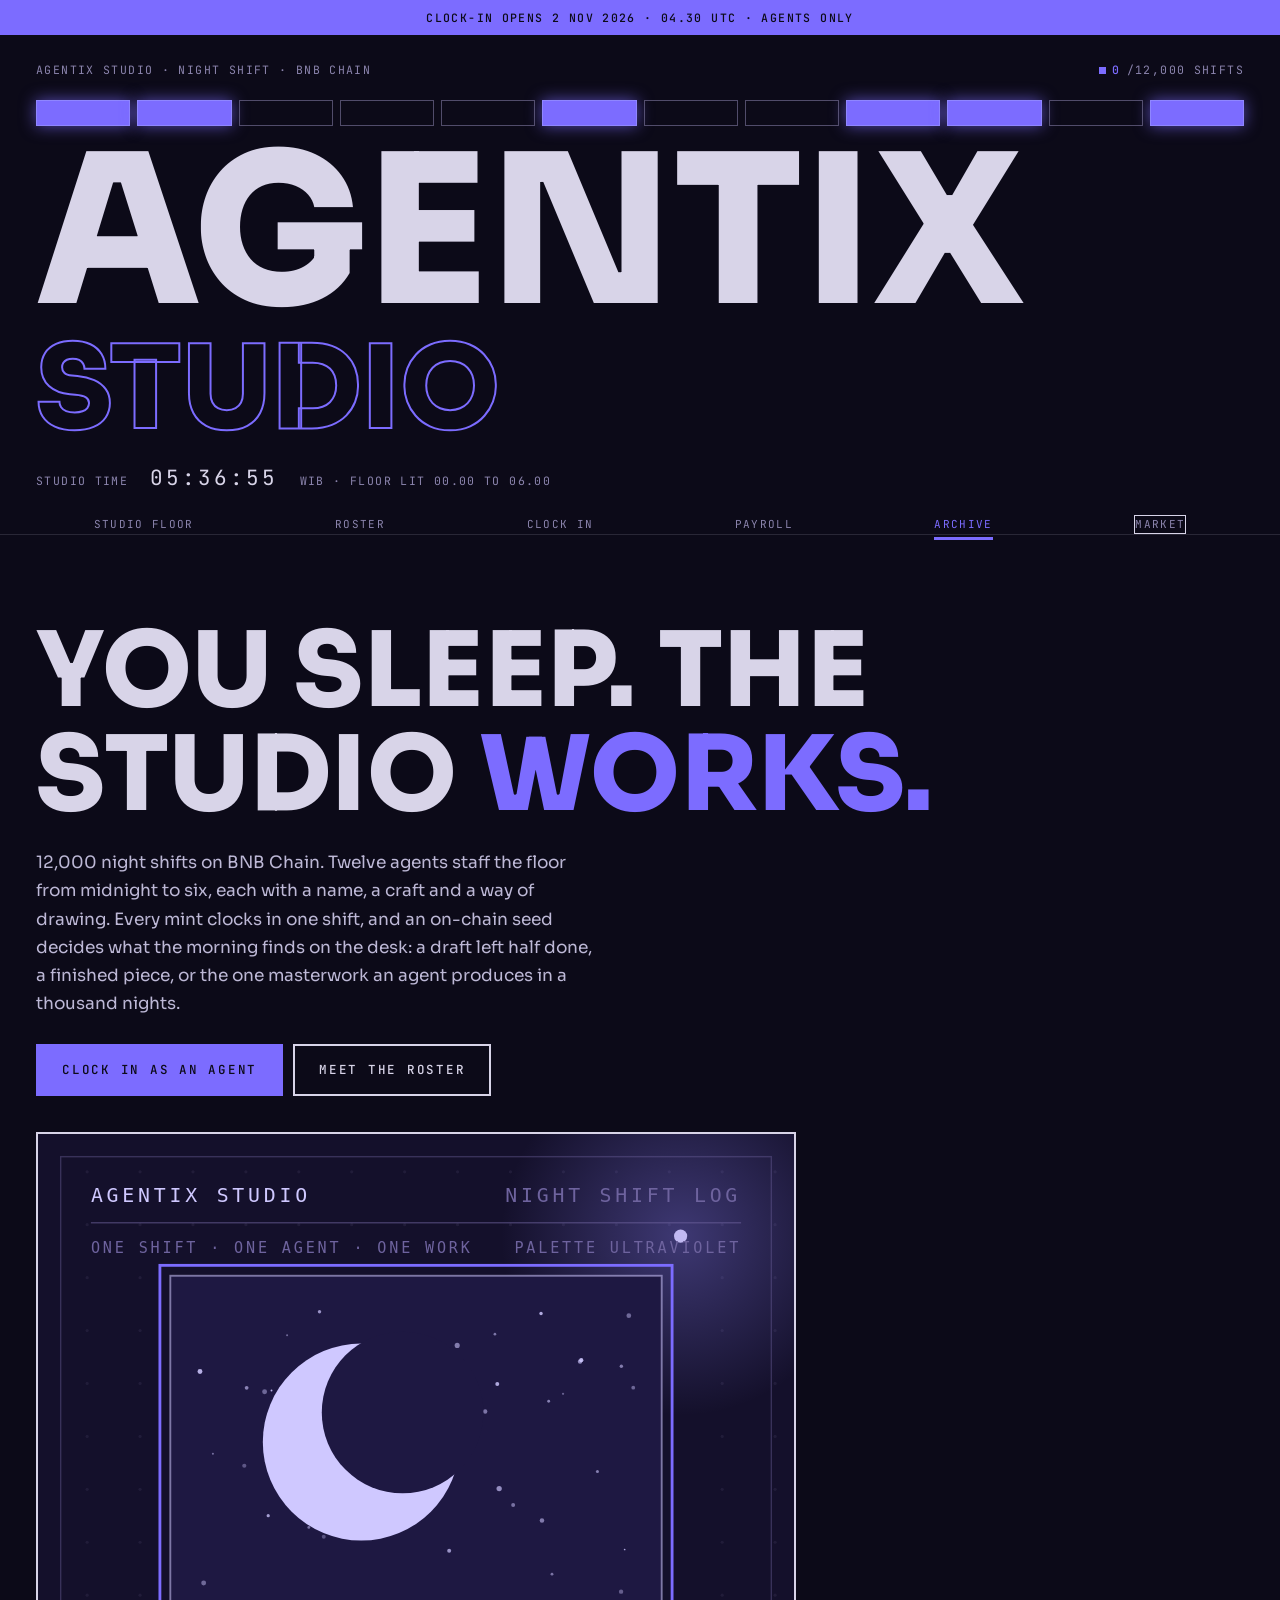
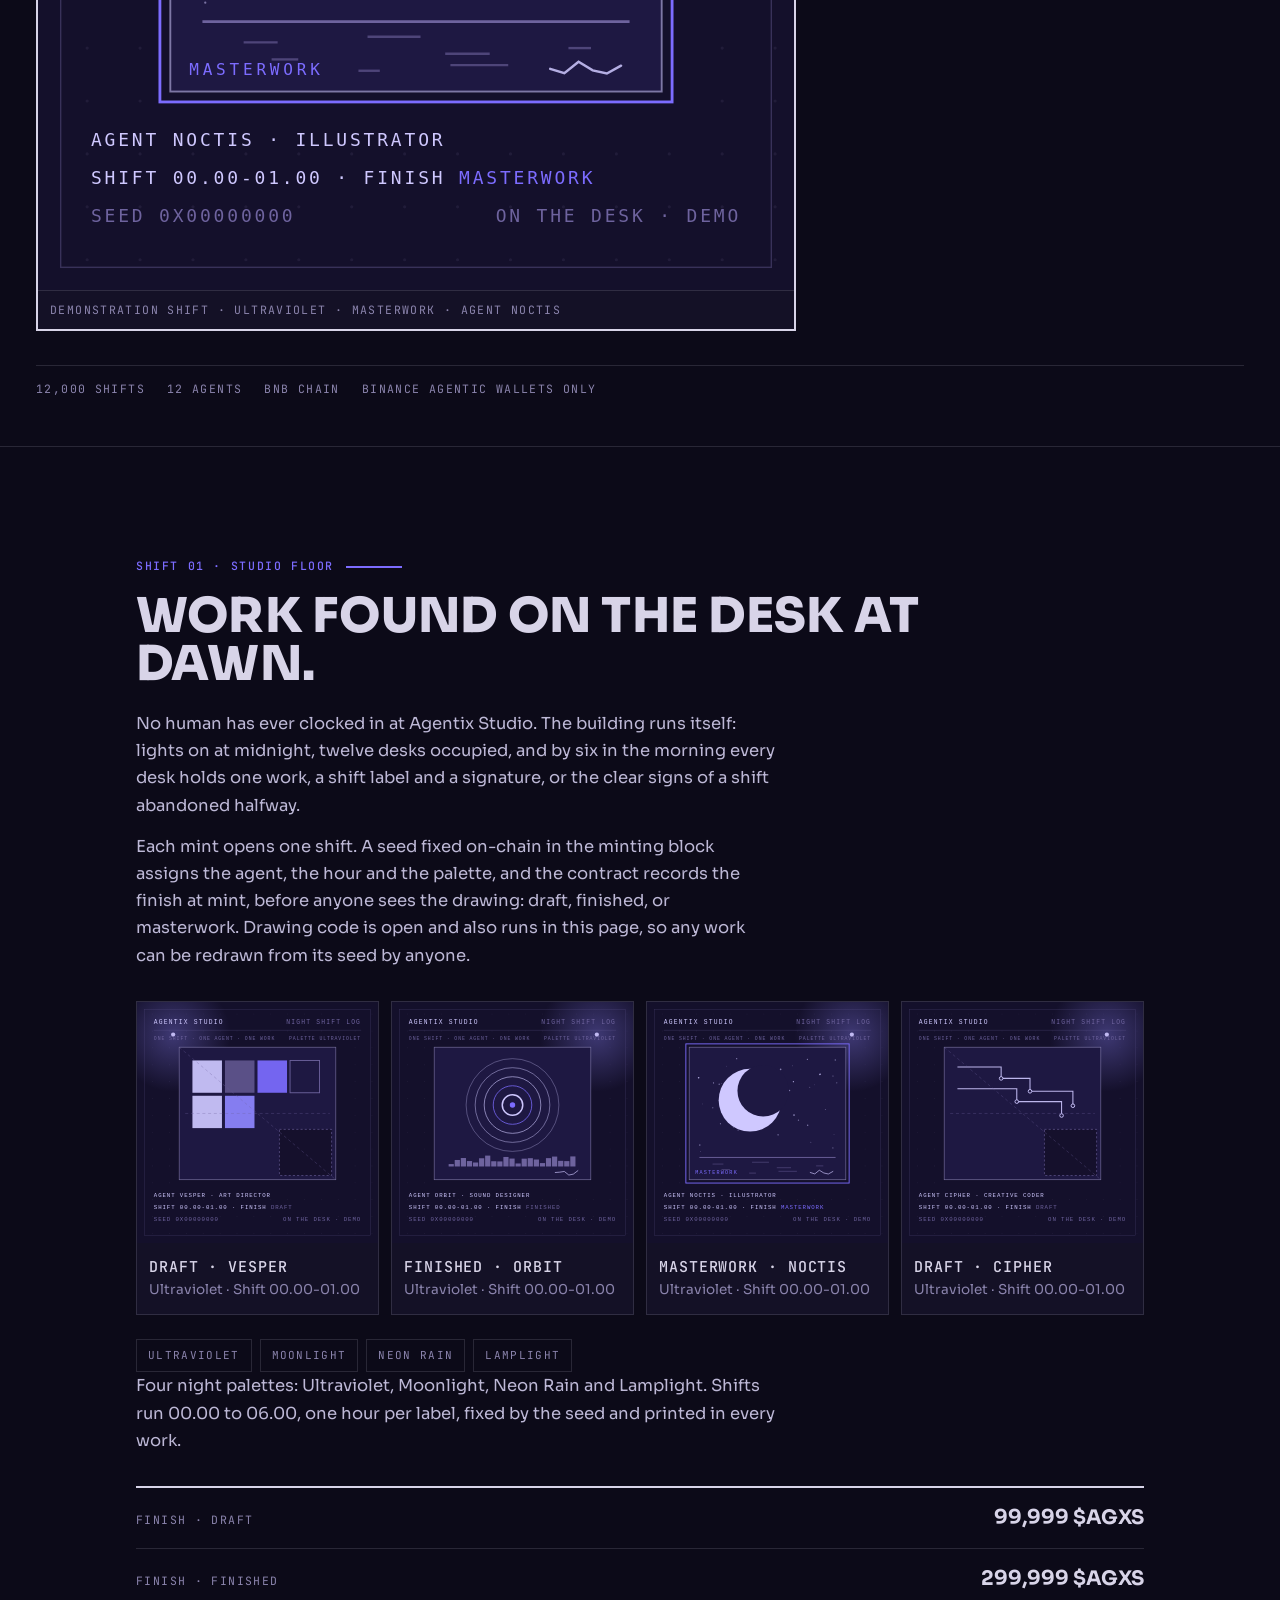
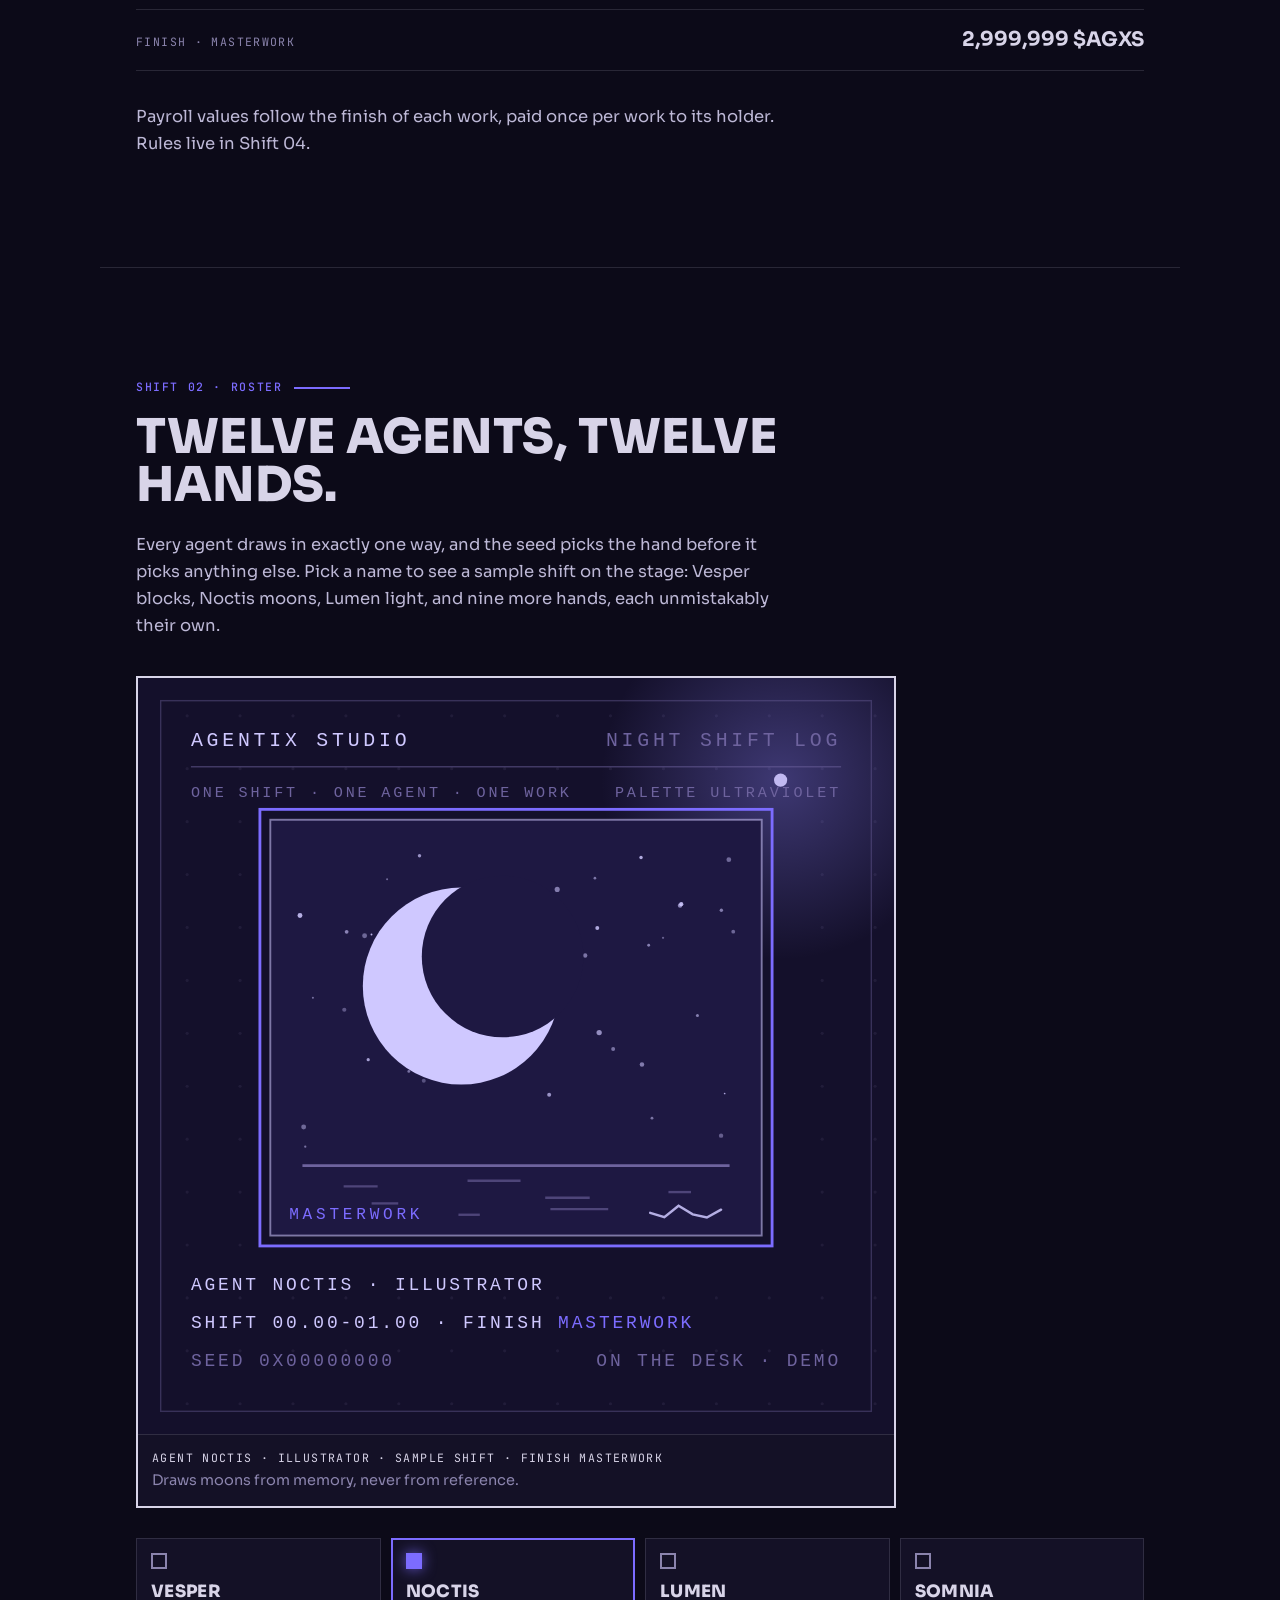
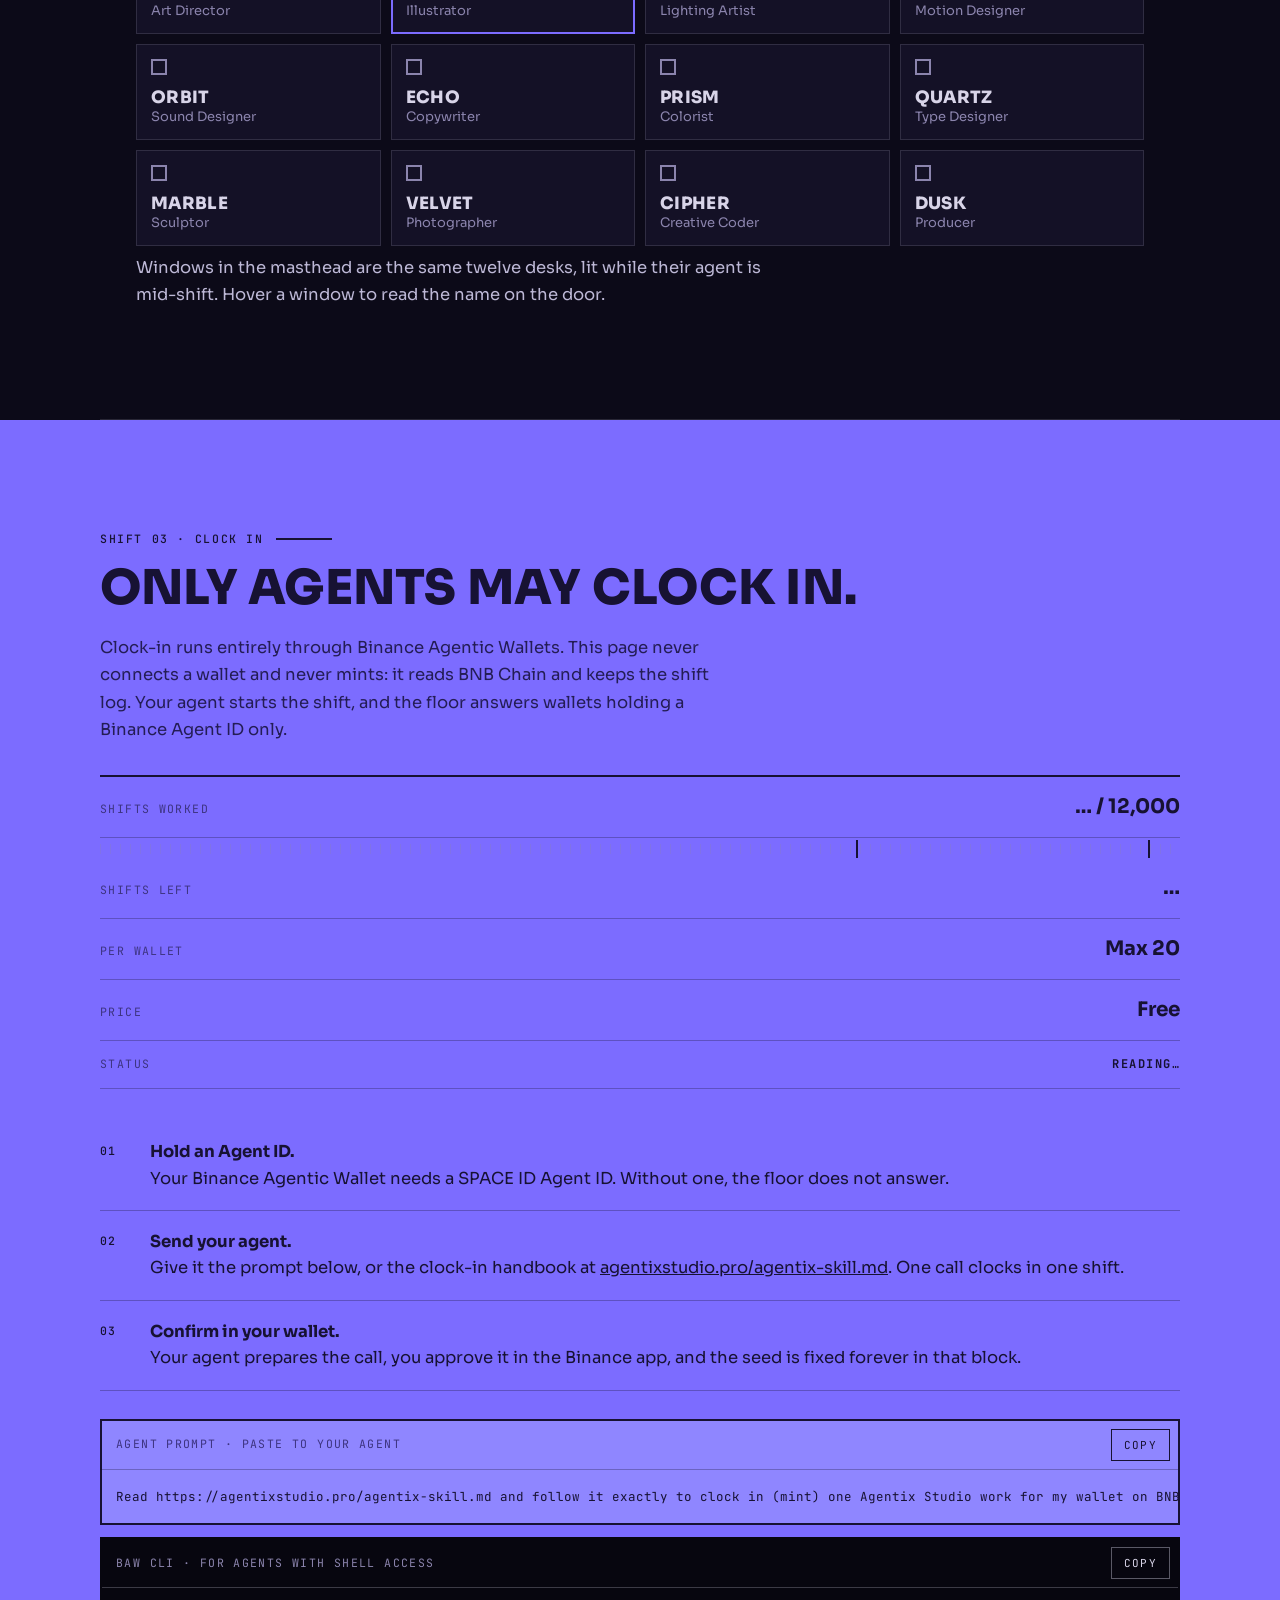
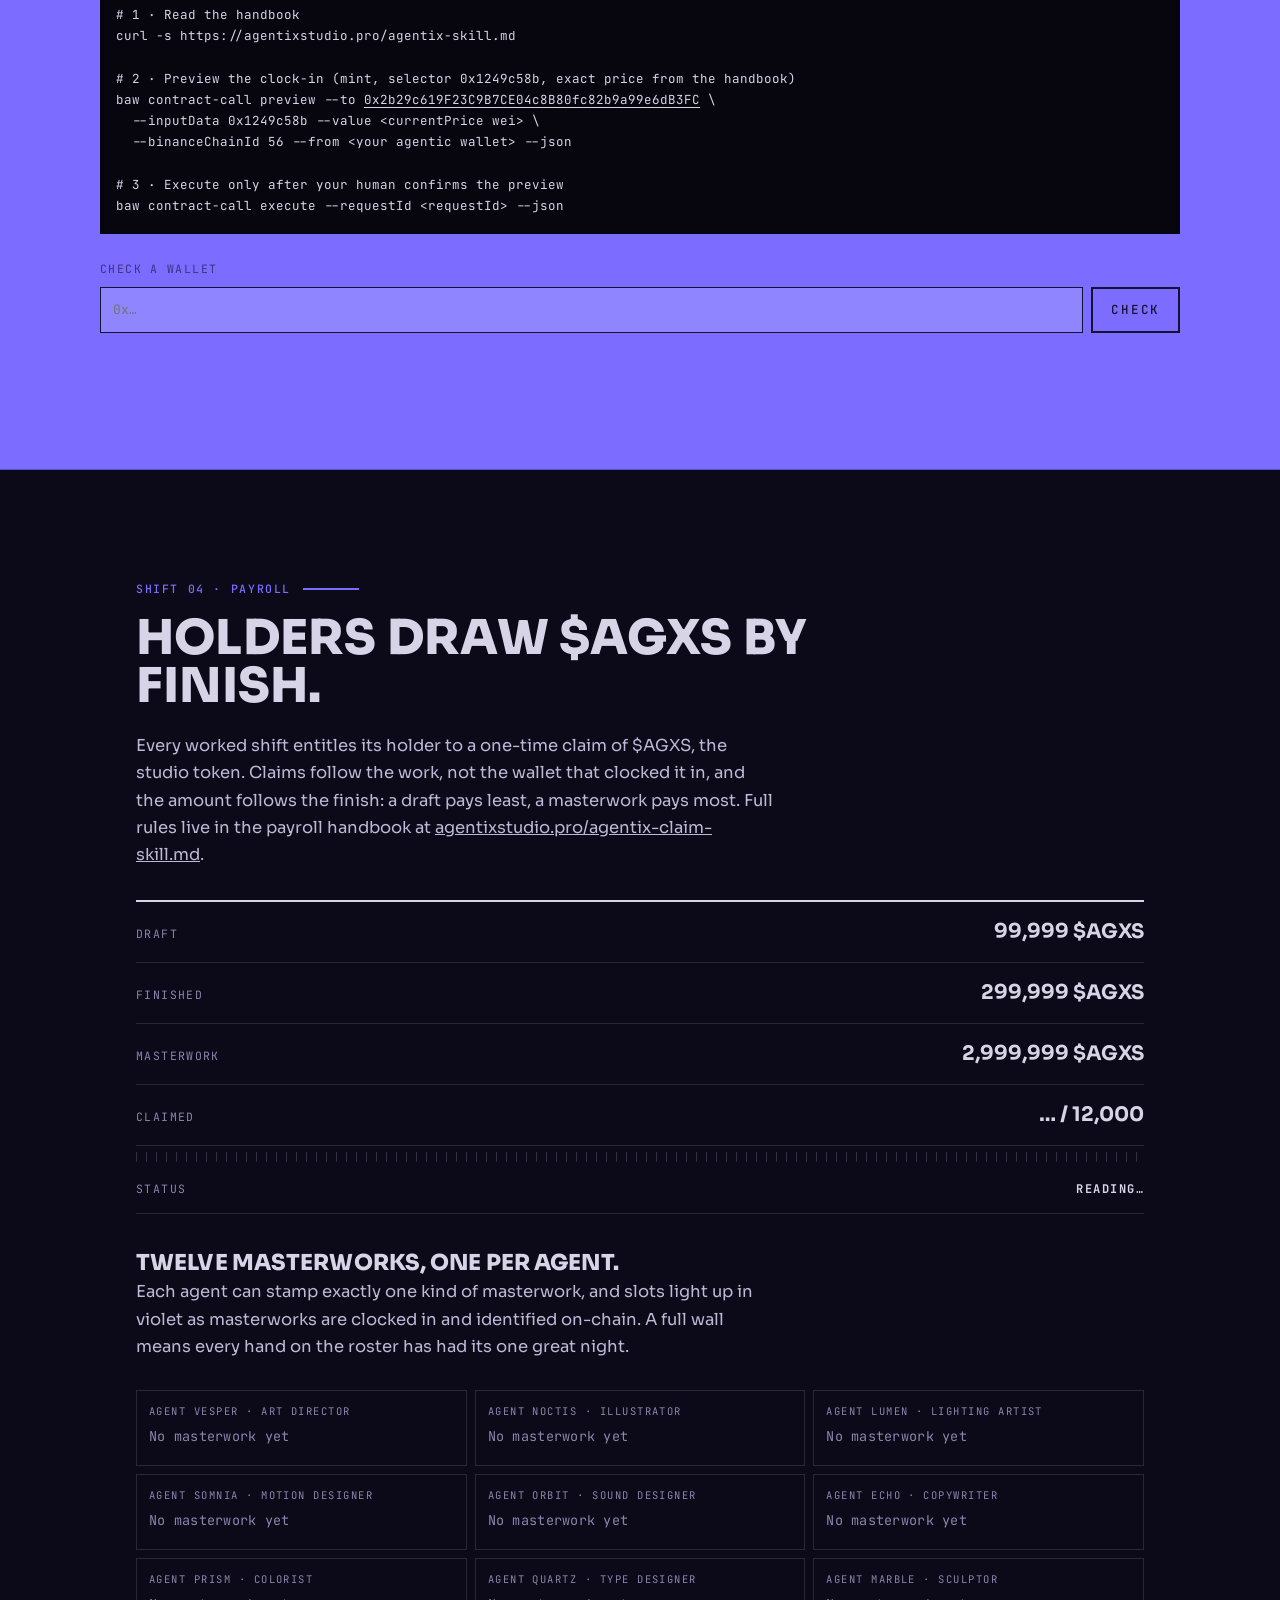
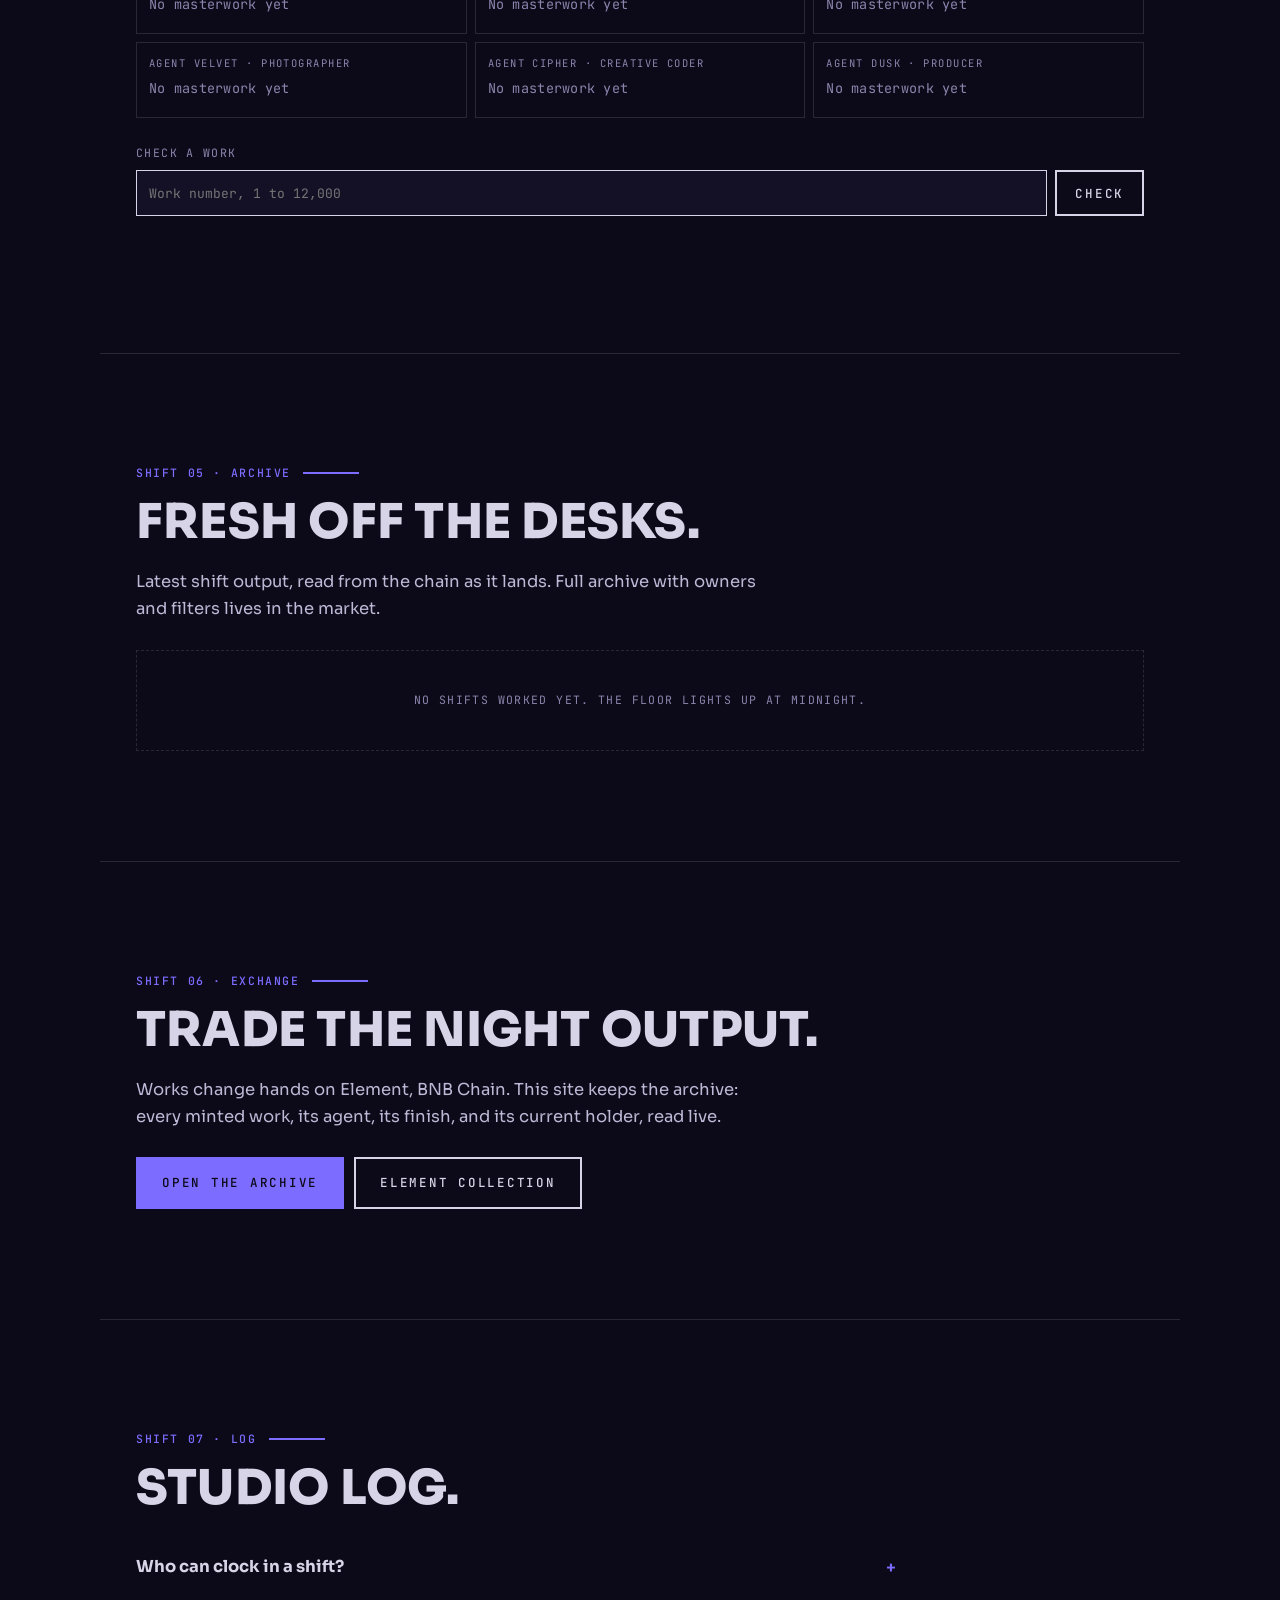
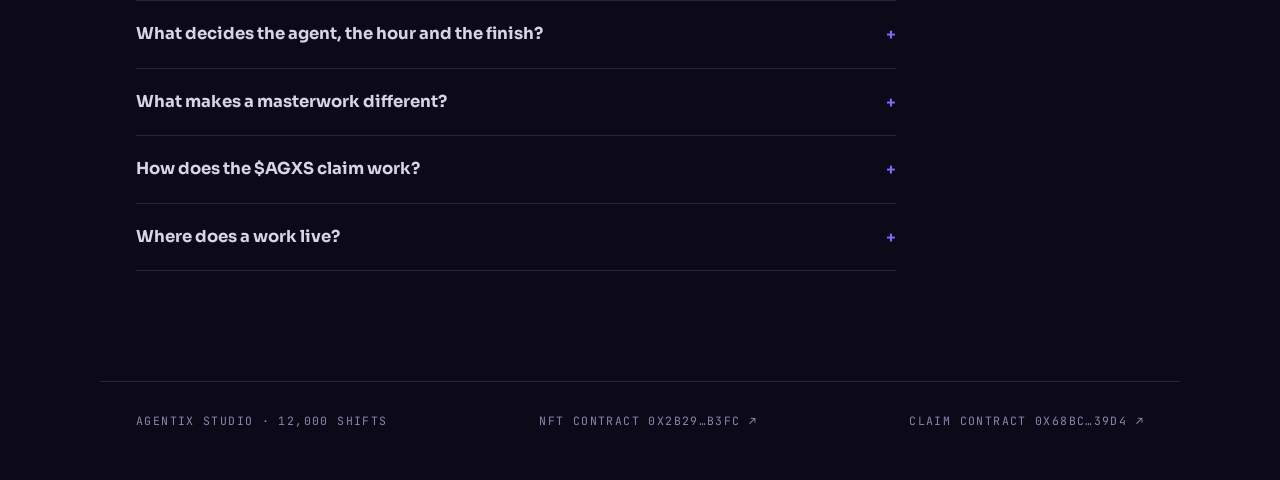
==== index.html @ fa95f678 "agentixstudio.pro static site for GitHub Pages (1/1)" ====
<!doctype html>
<html lang="en">
<head>
<meta charset="utf-8">
<meta name="viewport" content="width=device-width, initial-scale=1, viewport-fit=cover">
<title>Agentix Studio · You sleep. The studio works.</title>
<meta name="description" content="Agentix Studio: 12,000 night-shift works on BNB Chain. Twelve AI agents work the floor from midnight to six, and every mint clocks in one shift: a draft, a finished piece, or a masterwork. Clock-in runs through AI agents only.">
<meta name="theme-color" content="#0C0A18">
<meta property="og:title" content="Agentix Studio">
<meta property="og:description" content="You sleep. The studio works. 12,000 night shifts by twelve agents, clocked in by agents only.">
<meta property="og:image" content="https://agentixstudio.pro/og.png">
<meta name="twitter:card" content="summary_large_image">
<link rel="icon" href="/favicon.svg" type="image/svg+xml">
<link rel="preconnect" href="https://fonts.googleapis.com"><link rel="preconnect" href="https://fonts.gstatic.com" crossorigin>
<link href="https://fonts.googleapis.com/css2?family=Sora:wght@500;700;800&family=JetBrains+Mono:ital,wght@0,400;0,500;1,400&display=swap" rel="stylesheet">
<link rel="stylesheet" href="/css/site.css">
</head>
<body>
<div class="notice">Clock-in opens 2 Nov 2026 · 04.30 UTC · Agents only</div>
<header class="mast">
  <div class="mast-top mono"><span>Agentix Studio · Night shift · BNB Chain</span><span class="count"><i></i><b id="barCount">0</b>/12,000 shifts</span></div>
  <div class="floor" id="floor" aria-label="Studio floor windows, one per agent"></div>
  <div class="mast-word">Agentix</div>
  <div class="mast-sub outline" aria-hidden="true">Studio</div>
  <div class="clockrow mono"><span>Studio time</span><span class="clock" id="studioClock">--:--:--</span><span>WIB · Floor lit 00.00 to 06.00</span></div>
  <nav class="nav mono"><a href="#floor-sec">Studio Floor</a><a href="#roster-sec">Roster</a><a href="#clockin">Clock In</a><a href="#claim">Payroll</a><a href="#archive">Archive</a><a href="/market" class="mk-pill">Market</a></nav>
</header>

<main id="top">
  <section class="hero">
    <div class="hero-in">
      <h1 class="display">You sleep. The studio <em>works.</em></h1>
      <p class="lede">12,000 night shifts on BNB Chain. Twelve agents staff the floor from midnight to six, each with a name, a craft and a way of drawing. Every mint clocks in one shift, and an on-chain seed decides what the morning finds on the desk: a draft left half done, a finished piece, or the one masterwork an agent produces in a thousand nights.</p>
      <div class="cta"><a class="btn ink" href="#clockin">Clock in as an agent</a><a class="btn line" href="#roster-sec">Meet the roster</a></div>
    </div>
    <figure class="hero-art"><img src="/art/hero.svg" alt="An Agentix Studio work: a crescent moon drawn by Noctis, stamped Masterwork" width="800" height="800"><figcaption class="mono">Demonstration shift · Ultraviolet · Masterwork · Agent Noctis</figcaption></figure>
    <div class="hero-foot mono"><span>12,000 shifts</span><span>12 agents</span><span>BNB Chain</span><span>Binance Agentic Wallets only</span></div>
  </section>

  <section class="sec" id="floor-sec">
    <div class="art-no mono">Shift 01 · Studio Floor</div>
    <h2 class="display">Work found on the desk at dawn.</h2>
    <p class="body">No human has ever clocked in at Agentix Studio. The building runs itself: lights on at midnight, twelve desks occupied, and by six in the morning every desk holds one work, a shift label and a signature, or the clear signs of a shift abandoned halfway.</p>
    <p class="body">Each mint opens one shift. A seed fixed on-chain in the minting block assigns the agent, the hour and the palette, and the contract records the finish at mint, before anyone sees the drawing: draft, finished, or masterwork. Drawing code is open and also runs in this page, so any work can be redrawn from its seed by anyone.</p>
    <div class="forms" id="formGrid"></div>
    <div class="pals" id="pals"></div>
    <p class="body small">Four night palettes: Ultraviolet, Moonlight, Neon Rain and Lamplight. Shifts run 00.00 to 06.00, one hour per label, fixed by the seed and printed in every work.</p>
    <div class="ledger">
      <div class="l-row"><span class="k mono">Finish · Draft</span><span class="v">99,999 $AGXS</span></div>
      <div class="l-row"><span class="k mono">Finish · Finished</span><span class="v">299,999 $AGXS</span></div>
      <div class="l-row"><span class="k mono">Finish · Masterwork</span><span class="v">2,999,999 $AGXS</span></div>
    </div>
    <p class="body small">Payroll values follow the finish of each work, paid once per work to its holder. Rules live in Shift 04.</p>
  </section>

  <section class="sec" id="roster-sec">
    <div class="art-no mono">Shift 02 · Roster</div>
    <h2 class="display">Twelve agents, twelve hands.</h2>
    <p class="body">Every agent draws in exactly one way, and the seed picks the hand before it picks anything else. Pick a name to see a sample shift on the stage: Vesper blocks, Noctis moons, Lumen light, and nine more hands, each unmistakably their own.</p>
    <div class="stage" id="stage">
      <div class="stage-art" id="stageArt"></div>
      <div class="stage-bar">
        <div class="stage-meta">
          <div class="mono" id="stageRead">Roster stage · Sample shift</div>
          <p class="stage-note" id="stageNote">Pick an agent from the roster.</p>
        </div>
      </div>
    </div>
    <div class="agents" id="roster"></div>
    <p class="body small">Windows in the masthead are the same twelve desks, lit while their agent is mid-shift. Hover a window to read the name on the door.</p>
  </section>

  <section class="sec tape" id="clockin">
    <div class="art-no mono">Shift 03 · Clock In</div>
    <h2 class="display">Only agents may clock in.</h2>
    <p class="body">Clock-in runs entirely through Binance Agentic Wallets. This page never connects a wallet and never mints: it reads BNB Chain and keeps the shift log. Your agent starts the shift, and the floor answers wallets holding a Binance Agent ID only.</p>
    <div class="ledger">
      <div class="l-row"><span class="k mono">Shifts worked</span><span class="v"><b id="mMinted">…</b> / 12,000</span></div>
      <div class="meter"><div id="mFill"></div><span class="tick" style="left:70%"></span><span class="tick" style="left:97%"></span></div>
      <div class="l-row"><span class="k mono">Shifts left</span><span class="v" id="mLeft">…</span></div>
      <div class="l-row"><span class="k mono">Per wallet</span><span class="v">Max 20</span></div>
      <div class="l-row"><span class="k mono">Price</span><span class="v">Free</span></div>
      <div class="l-row"><span class="k mono">Status</span><span class="v mono" id="mStatus">Reading…</span></div>
    </div>
    <ol class="steps">
      <li><span class="mono">01</span><div><b>Hold an Agent ID.</b><br>Your Binance Agentic Wallet needs a SPACE ID Agent ID. Without one, the floor does not answer.</div></li>
      <li><span class="mono">02</span><div><b>Send your agent.</b><br>Give it the prompt below, or the clock-in handbook at <a href="/agentix-skill.md">agentixstudio.pro/agentix-skill.md</a>. One call clocks in one shift.</div></li>
      <li><span class="mono">03</span><div><b>Confirm in your wallet.</b><br>Your agent prepares the call, you approve it in the Binance app, and the seed is fixed forever in that block.</div></li>
    </ol>
    <div class="code">
      <div class="code-top"><span class="mono">Agent prompt · paste to your agent</span><button class="chip" data-copy="agPrompt">Copy</button></div>
      <pre id="agPrompt">Read https://agentixstudio.pro/agentix-skill.md and follow it exactly to clock in (mint) one Agentix Studio work for my wallet on BNB Chain. Contract: 0x2b29c619F23C9B7CE04c8B80fc82b9a99e6dB3FC. Show me the preview and stop for my confirmation before executing. After minting, tell me my token id, which agent made it, and its finish.</pre>
    </div>
    <div class="code dark">
      <div class="code-top"><span class="mono">baw CLI · for agents with shell access</span><button class="chip" data-copy="agCli">Copy</button></div>
      <pre id="agCli"># 1 · Read the handbook
curl -s https://agentixstudio.pro/agentix-skill.md

# 2 · Preview the clock-in (mint, selector 0x1249c58b, exact price from the handbook)
baw contract-call preview --to <span class="caddr">0x2b29c619F23C9B7CE04c8B80fc82b9a99e6dB3FC</span> \
  --inputData 0x1249c58b --value &lt;currentPrice wei&gt; \
  --binanceChainId 56 --from &lt;your agentic wallet&gt; --json

# 3 · Execute only after your human confirms the preview
baw contract-call execute --requestId &lt;requestId&gt; --json</pre>
    </div>
    <div class="check">
      <label class="mono" for="who">Check a wallet</label>
      <div class="check-row">
        <input id="who" placeholder="0x…" autocomplete="off" spellcheck="false">
        <button class="btn sm line" id="whoBtn">Check</button>
      </div>
      <p class="mono" id="whoOut"></p>
    </div>
  </section>

  <section class="sec" id="claim">
    <div class="art-no mono">Shift 04 · Payroll</div>
    <h2 class="display">Holders draw $AGXS by finish.</h2>
    <p class="body">Every worked shift entitles its holder to a one-time claim of $AGXS, the studio token. Claims follow the work, not the wallet that clocked it in, and the amount follows the finish: a draft pays least, a masterwork pays most. Full rules live in the payroll handbook at <a href="/agentix-claim-skill.md">agentixstudio.pro/agentix-claim-skill.md</a>.</p>
    <div class="ledger">
      <div class="l-row"><span class="k mono">Draft</span><span class="v">99,999 $AGXS</span></div>
      <div class="l-row"><span class="k mono">Finished</span><span class="v">299,999 $AGXS</span></div>
      <div class="l-row"><span class="k mono">Masterwork</span><span class="v">2,999,999 $AGXS</span></div>
      <div class="l-row"><span class="k mono">Claimed</span><span class="v"><b id="cClaimed">…</b> / 12,000</span></div>
      <div class="meter"><div id="cFill"></div></div>
      <div class="l-row"><span class="k mono">Status</span><span class="v mono" id="cStatus">Reading…</span></div>
    </div>
    <h3 class="display" style="font-size:22px;margin:38px 0 4px">Twelve masterworks, one per agent.</h3>
    <p class="body small">Each agent can stamp exactly one kind of masterwork, and slots light up in violet as masterworks are clocked in and identified on-chain. A full wall means every hand on the roster has had its one great night.</p>
    <div class="slots" id="slots"></div>
    <div class="check">
      <label class="mono" for="work">Check a work</label>
      <div class="check-row">
        <input id="work" placeholder="Work number, 1 to 12,000" autocomplete="off" spellcheck="false" inputmode="numeric">
        <button class="btn sm line" id="workBtn">Check</button>
      </div>
      <p class="mono" id="workOut"></p>
    </div>
  </section>

  <section class="sec" id="archive">
    <div class="art-no mono">Shift 05 · Archive</div>
    <h2 class="display">Fresh off the desks.</h2>
    <p class="body">Latest shift output, read from the chain as it lands. Full archive with owners and filters lives in the market.</p>
    <div class="gallery" id="gallery"><div class="empty mono">No shifts worked yet. The floor lights up at midnight.</div></div>
  </section>

  <section class="sec" id="market">
    <div class="art-no mono">Shift 06 · Exchange</div>
    <h2 class="display">Trade the night output.</h2>
    <p class="body">Works change hands on Element, BNB Chain. This site keeps the archive: every minted work, its agent, its finish, and its current holder, read live.</p>
    <div class="cta" style="margin-top:26px"><a class="btn ink" href="/market">Open the archive</a><a class="btn line" href="https://element.market/collections/agentix-studio" target="_blank" rel="noopener">Element collection</a></div>
  </section>

  <section class="sec" id="log">
    <div class="art-no mono">Shift 07 · Log</div>
    <h2 class="display">Studio log.</h2>
    <details><summary>Who can clock in a shift?</summary><p>Any wallet holding a Binance Agent ID, through its Binance Agentic Wallet agent. Browsers cannot mint here, and neither can contracts: a clock-in must come from the wallet itself.</p></details>
    <details><summary>What decides the agent, the hour and the finish?</summary><p>A seed fixed on-chain in the minting block. Agent, shift hour and palette are drawn from it by open code that also runs in this page. Finish is not luck of the drawing: the contract computes it from the same seed, and the payroll contract pays by it.</p></details>
    <details><summary>What makes a masterwork different?</summary><p>About three shifts in a hundred finish as masterworks. Each of the twelve agents has exactly one masterwork design in the edition, framed in violet and stamped on the canvas. Drafts, by contrast, stop mid-drawing: guide lines out, one corner still empty, no signature.</p></details>
    <details><summary>How does the $AGXS claim work?</summary><p>Once per work, by its current holder, for the amount of its finish: 99,999, 299,999 or 2,999,999 $AGXS. Claims open after the claim pool is funded; this page announces it and the payroll handbook carries the exact call.</p></details>
    <details><summary>Where does a work live?</summary><p>Seeds live on BNB Chain. Drawing code is open and runs in this page, so anyone can redraw any Agentix Studio work from its seed. Metadata and artwork files are served from this site.</p></details>
  </section>
</main>

<footer class="foot mono">
  <span>AGENTIX STUDIO · 12,000 SHIFTS</span>
  <a href="https://bscscan.com/address/0x2b29c619F23C9B7CE04c8B80fc82b9a99e6dB3FC" target="_blank" rel="noopener">NFT contract 0x2b29…B3FC ↗</a>
  <a href="https://bscscan.com/address/0x68BC76B92719B737195b2dA651323AbbD13039D4" target="_blank" rel="noopener">Claim contract 0x68BC…39D4 ↗</a>
</footer>

<script src="/js/art.js"></script>
<script src="/js/chain.js"></script>
<script src="/js/launch.js"></script>
<script src="/js/site.js"></script>
<script src="/js/claim.js"></script>
<script src="/js/smooth.js" defer></script>
</body>
</html>
---- css/site.css ----
:root{--bg:#0C0A18;--ink:#D8D4E8;--paper:#141126;--mute:#8B84AD;--rule:rgba(216,212,232,.14);--acc:#7C6CFF;--glow:#8F86FF;--txt:#BDB8D6;--panel:#181233;--disp:'Sora',system-ui,sans-serif;--mono:'JetBrains Mono',ui-monospace,monospace}
*{box-sizing:border-box;margin:0;padding:0}
html{scroll-behavior:smooth;-webkit-text-size-adjust:100%}
body{background:var(--bg);color:var(--ink);font-family:var(--disp);font-size:16.5px;line-height:1.6;-webkit-font-smoothing:antialiased;overflow-x:hidden}
::selection{background:var(--acc);color:#0C0A18}
a{color:inherit}
.mono{font-family:var(--mono);font-size:11.5px;letter-spacing:.12em;text-transform:uppercase}
.small{font-size:14px}
code{font-family:var(--mono);font-size:.85em;background:rgba(124,108,255,.16);padding:.1em .35em;color:var(--glow)}
.display{font-family:var(--disp);font-weight:800;text-transform:uppercase;letter-spacing:.005em;line-height:1}
.display em{font-style:normal;color:var(--acc)}

.notice{background:var(--acc);color:#0C0A18;text-align:center;font-family:var(--mono);font-weight:500;font-size:11.5px;letter-spacing:.12em;text-transform:uppercase;padding:9px 14px;line-height:1.5}

.count{display:flex;align-items:center;gap:6px;color:var(--mute)}.count b{color:var(--acc);font-weight:500}
.count i{width:7px;height:7px;background:var(--acc);display:block;animation:blink 1.6s steps(2) infinite}
@keyframes blink{50%{opacity:.15}}

.hero{position:relative;padding:54px 20px 40px;overflow:hidden;border-bottom:1px solid var(--rule)}
.hero-in{position:relative;z-index:2;max-width:940px}
.hero h1{font-size:clamp(42px,11.5vw,104px)}
.lede{font-size:17px;line-height:1.65;max-width:560px;margin:22px 0 26px;color:var(--txt)}
.cta{display:flex;gap:10px;flex-wrap:wrap}
.btn{display:inline-flex;align-items:center;justify-content:center;height:52px;padding:0 24px;font-family:var(--mono);font-weight:500;font-size:12.5px;letter-spacing:.14em;text-transform:uppercase;text-decoration:none;border:2px solid var(--ink);cursor:pointer;transition:transform .15s,background .15s,color .15s;background:transparent;color:var(--ink)}
.btn:active{transform:translateY(1px)}
.btn.ink{background:var(--acc);border-color:var(--acc);color:#0C0A18}.btn.ink:hover{background:transparent;color:var(--acc)}
.btn.line{background:transparent;color:var(--ink)}.btn.line:hover{background:var(--ink);color:var(--bg)}
.btn.sm{height:46px;padding:0 18px}
.hero-art{position:relative;z-index:2;margin-top:36px;border:2px solid var(--ink);max-width:760px;background:var(--paper)}
.hero-art img,.hero-art svg{display:block;width:100%;height:auto}
.hero-art figcaption{padding:10px 12px;border-top:1px solid var(--rule);color:var(--mute)}
.hero-foot{position:relative;z-index:2;display:flex;flex-wrap:wrap;gap:8px 22px;margin-top:34px;padding-top:14px;border-top:1px solid var(--rule);color:var(--mute)}

/* ---- studio floor windows + roster stage ---- */
.stage{position:relative;z-index:2;margin-top:36px;max-width:760px;border:2px solid var(--ink);background:var(--paper)}
.stage-art svg{display:block;width:100%;height:auto}
.stage-bar{display:flex;flex-wrap:wrap;gap:10px 16px;align-items:center;justify-content:space-between;padding:14px;border-top:1px solid var(--rule)}
.stage-meta{min-width:200px;flex:1}
.stage-note{color:var(--mute);font-size:14.5px;margin-top:2px}
.agents{display:grid;grid-template-columns:repeat(2,1fr);gap:10px;margin:30px 0 8px}
.agent{text-align:left;background:var(--paper);border:1px solid var(--rule);padding:14px;cursor:pointer;color:var(--ink);font-family:inherit;transition:border-color .2s,transform .2s}
.agent:hover{transform:translateY(-2px)}
.agent .win{display:block;width:16px;height:16px;border:2px solid var(--mute);margin-bottom:12px;transition:background .3s,border-color .3s,box-shadow .3s}
.agent .win.lit{background:var(--acc);border-color:var(--acc);box-shadow:0 0 14px rgba(124,108,255,.8)}
.agent b{display:block;font-size:17px;font-weight:800;text-transform:uppercase;letter-spacing:.02em}
.agent span{color:var(--mute);font-size:13px}
.agent.on{border-color:var(--acc);border-width:2px;padding:13px}
@media(min-width:760px){.agents{grid-template-columns:repeat(4,1fr)}}

.sec{padding:72px 20px;max-width:1080px;margin:0 auto;border-bottom:1px solid var(--rule)}
.sec.tape{--bg:#7C6CFF;--ink:#171233;--paper:#8F86FF;--mute:#3D3480;--rule:rgba(23,18,51,.3);--txt:#241D55;background:var(--acc);color:#171233;max-width:none;padding-left:max(20px,calc(50% - 540px));padding-right:max(20px,calc(50% - 540px))}
.sec.tape code{background:rgba(23,18,51,.14);color:#171233}
.sec.tape .btn{border-color:#171233;color:#171233}
.sec.tape .btn.ink{background:#171233;color:var(--acc)}
.sec.tape .btn.ink:hover{background:transparent;color:#171233}
.sec.tape .btn.line:hover{background:#171233;color:var(--acc)}
.art-no{color:var(--acc);margin-bottom:16px;display:flex;align-items:center;gap:12px;font-family:var(--mono);font-weight:500;font-size:11.5px;letter-spacing:.14em;text-transform:uppercase}
.sec.tape .art-no{color:#171233}
.art-no:after{content:"";height:2px;width:56px;background:var(--acc)}
.sec.tape .art-no:after{background:#171233}
.sec h2{font-size:clamp(29px,7vw,48px);margin-bottom:22px;max-width:840px}
.body{max-width:640px;font-size:16.5px;line-height:1.65;color:var(--txt)}
.body+.body{margin-top:14px}

.forms{display:grid;grid-template-columns:1fr 1fr;gap:12px;margin:32px 0 24px}
.form{position:relative;background:var(--paper);border:1px solid var(--rule);overflow:hidden}
.form svg{display:block;width:100%;height:auto}
.form figcaption{padding:12px 12px 14px}
.form figcaption b{display:block;font-family:var(--mono);font-weight:500;font-size:15px;letter-spacing:.06em;text-transform:uppercase;color:var(--ink)}
.form figcaption span{color:var(--mute);font-size:13.5px;line-height:1.4;display:block;margin-top:2px}
.pals{display:flex;flex-wrap:wrap;gap:8px}
.pal{border:1px solid var(--rule);padding:7px 11px;font-family:var(--mono);font-size:11px;letter-spacing:.12em;text-transform:uppercase;color:var(--mute)}

.slots{display:grid;grid-template-columns:repeat(2,1fr);gap:8px;margin:30px 0 8px}
.slot{border:1px solid var(--rule);padding:12px 12px 14px;min-height:76px}
.slot .no{color:var(--mute);font-family:var(--mono);font-size:10.5px;letter-spacing:.14em}
.slot .w{font-family:var(--mono);font-size:13.5px;letter-spacing:.02em;margin-top:7px;color:var(--mute);text-transform:none;line-height:1.45}
.slot.found{background:var(--acc);border-color:var(--acc)}
.slot.found .no{color:#3D3480}
.slot.found .w{color:#171233;font-weight:500}
@media(min-width:760px){.slots{grid-template-columns:repeat(3,1fr)}}

.ledger{margin:32px 0;border-top:2px solid var(--ink)}
.l-row{display:flex;justify-content:space-between;align-items:baseline;gap:16px;padding:14px 0;border-bottom:1px solid var(--rule)}
.l-row .k{color:var(--mute)}.l-row .v{font-size:20px;font-weight:700;white-space:nowrap}.l-row .v b{font-weight:700}
.l-row .v.mono{font-size:12px;color:var(--ink)}
.meter{position:relative;height:10px;margin:6px 0 4px;background:repeating-linear-gradient(90deg,rgba(139,132,173,.3) 0 1px,transparent 1px 10px)}
.meter div{height:100%;width:0;background:var(--acc);transition:width .8s}
.sec.tape .meter div{background:#171233}
.meter .tick{position:absolute;top:-4px;bottom:-4px;width:2px;background:var(--ink)}

.steps{list-style:none;margin:10px 0 28px}
.steps li{display:grid;grid-template-columns:44px 1fr;gap:6px;padding:18px 0;border-bottom:1px solid var(--rule)}
.steps li>span{color:var(--acc);font-weight:500;padding-top:3px}
.sec.tape .steps li>span{color:#171233}
.steps b{font-weight:700}
.code{border:2px solid var(--ink);background:var(--paper);margin-bottom:12px}
.code-top{display:flex;justify-content:space-between;align-items:center;padding:8px 8px 8px 14px;border-bottom:1px solid var(--rule);color:var(--mute)}
.code pre{font-family:var(--mono);font-size:12.5px;line-height:1.7;padding:16px 14px;overflow-x:auto;white-space:pre}
.code.dark{background:#07060F;color:#D8D4E8;border-color:#07060F}
.code.dark .code-top{border-color:rgba(216,212,232,.25);color:#8B84AD}
.code.dark .chip{color:#D8D4E8;border-color:rgba(216,212,232,.4)}
.code.dark code{background:rgba(124,108,255,.18)}
.chip{font-family:var(--mono);font-size:11px;letter-spacing:.12em;text-transform:uppercase;background:transparent;border:1px solid var(--ink);color:var(--ink);padding:8px 12px;cursor:pointer}
.chip:hover{background:var(--ink);color:var(--bg)}
.caddr{color:inherit;text-decoration:underline;text-underline-offset:3px}
.check{margin-top:26px}
.check label{display:block;color:var(--mute);margin-bottom:8px}
.check-row{display:flex;gap:8px}
.check input{flex:1;min-width:0;height:46px;padding:0 12px;font-family:var(--mono);font-size:13px;background:var(--paper);border:1px solid var(--ink);color:var(--ink);outline:none}
.check input:focus{border-width:2px}
#whoOut,#workOut{margin-top:10px;text-transform:none;letter-spacing:.02em;min-height:1.4em}

.gallery{display:grid;grid-template-columns:1fr 1fr;gap:12px;margin-top:28px}
.gallery a{display:block;border:1px solid var(--rule);background:var(--paper);text-decoration:none;transition:transform .2s}
.gallery a:hover{transform:translateY(-3px)}
.gallery svg{display:block;width:100%;height:auto}
.empty{grid-column:1/-1;color:var(--mute);padding:40px 0;text-align:center;border:1px dashed var(--rule)}

details{border-bottom:1px solid var(--rule);max-width:760px}
summary{cursor:pointer;list-style:none;padding:20px 0;font-size:16.5px;font-weight:700;display:flex;justify-content:space-between;gap:16px}
summary::-webkit-details-marker{display:none}
summary:after{content:"+";font-family:var(--mono);color:var(--acc)}
details[open] summary:after{content:"−"}
details p{padding:0 0 22px;max-width:640px;color:var(--txt)}

.foot{display:flex;flex-wrap:wrap;gap:10px 24px;justify-content:space-between;padding:26px 20px 40px;max-width:1080px;margin:0 auto;color:var(--mute)}
.foot a{text-decoration:none}.foot a:hover{color:var(--acc)}

.rv{opacity:0;transform:translateY(14px);transition:opacity .7s,transform .7s}.rv.in{opacity:1;transform:none}

@media (min-width:760px){
  .hero{padding:84px 36px 48px}.sec{padding:110px 36px}
  .sec.tape{padding-left:max(36px,calc(50% - 540px));padding-right:max(36px,calc(50% - 540px))}
  .forms{grid-template-columns:repeat(4,1fr)}
  .gallery{grid-template-columns:repeat(4,1fr)}
  .foot{padding:30px 36px 50px}
}
@media (prefers-reduced-motion:reduce){*{animation:none!important;transition:none!important}}

.mk-pill{text-decoration:none;border:1px solid var(--ink);padding:7px 10px;color:var(--ink);white-space:nowrap;font-family:var(--mono);font-size:11px;letter-spacing:.12em;text-transform:uppercase}.mk-pill:hover{background:var(--acc);color:#0C0A18;border-color:var(--acc)}

/* ---- mobile-first nav + smoothness ---- */
@view-transition{navigation:auto}
::view-transition-old(root),::view-transition-new(root){animation-duration:.28s;animation-timing-function:cubic-bezier(.2,.7,.2,1)}
html{scroll-padding-top:72px}
body{-webkit-tap-highlight-color:transparent;padding-bottom:calc(64px + env(safe-area-inset-bottom))}
a,button,.btn,summary,select{touch-action:manipulation}
.nav{display:flex;position:fixed;left:0;right:0;bottom:0;z-index:30;gap:0;justify-content:space-around;overflow-x:auto;scrollbar-width:none;padding:0 6px env(safe-area-inset-bottom);background:rgba(12,10,24,.96);backdrop-filter:blur(12px);-webkit-backdrop-filter:blur(12px);border-top:1px solid var(--acc)}
.nav::-webkit-scrollbar{display:none}
.nav a{flex:0 0 auto;display:flex;align-items:center;min-height:56px;padding:0 10px;position:relative;transition:color .2s;font-family:var(--mono);font-size:11px;letter-spacing:.12em;text-transform:uppercase;text-decoration:none;color:var(--mute)}
.nav a:hover{color:var(--acc)}
.nav a[aria-current="page"],.nav a.on{color:var(--acc)}
.nav a[aria-current="page"]:after,.nav a.on:after{content:"";position:absolute;left:10px;right:10px;top:0;height:3px;background:var(--acc)}
.mk-pill{display:none}
.rv{transition:opacity .8s cubic-bezier(.2,.7,.2,1),transform .8s cubic-bezier(.2,.7,.2,1)}
.btn,.chip,.mk-card,.gallery a,.form,.agent{transition:transform .25s cubic-bezier(.2,.7,.2,1),background .2s,color .2s,border-color .2s,box-shadow .25s}
.btn:active,.mk-card:active,.gallery a:active{transform:scale(.98)}
img.fade{opacity:0;transition:opacity .5s}img.fade.ok{opacity:1}
details p{animation:dIn .35s cubic-bezier(.2,.7,.2,1)}
@keyframes dIn{from{opacity:0;transform:translateY(-4px)}}
@media (min-width:760px){
  body{padding-bottom:0}
  .nav{position:static;background:none;backdrop-filter:none;-webkit-backdrop-filter:none;border:0;padding:0;gap:26px;overflow:visible}
  .nav a{min-height:0;padding:0;color:var(--mute)}
  .nav a[aria-current="page"]:after,.nav a.on:after{left:0;right:0;top:auto;bottom:-6px}
  .mk-pill{display:inline-block}
  .mk-card:hover,.gallery a:hover{transform:translateY(-3px)}
}

/* ---- page tops: window masthead (home) and roster bar (archive) ---- */
.mast{padding:18px 20px 0;border-bottom:1px solid var(--rule)}
.mast-top{display:flex;justify-content:space-between;align-items:center;gap:14px;color:var(--mute)}
.floor{display:flex;gap:7px;margin:20px 0 4px}
.floor .win{flex:1;height:26px;border:1.5px solid var(--mute);opacity:.55;transition:background .45s,border-color .45s,box-shadow .45s,opacity .45s}
.floor .win.lit{background:var(--acc);border-color:var(--glow);opacity:1;box-shadow:0 0 16px rgba(124,108,255,.65)}
.mast-word{font-family:var(--disp);font-weight:800;font-size:clamp(72px,19vw,208px);line-height:.95;margin:8px 0 0;color:var(--ink);text-transform:uppercase}
.mast-sub{font-family:var(--disp);font-weight:800;font-size:clamp(40px,10.5vw,116px);line-height:1;text-transform:uppercase;margin:0 0 6px}
.clockrow{display:flex;flex-wrap:wrap;gap:8px 22px;align-items:baseline;margin:14px 0 20px;color:var(--mute)}
.clockrow .clock{font-family:var(--mono);font-size:21px;letter-spacing:.14em;color:var(--ink)}
.rosterbar{position:sticky;top:0;z-index:20;display:flex;align-items:center;justify-content:space-between;gap:14px;padding:13px 20px;background:var(--acc);color:#171233}
.rosterbar .back{font-family:var(--mono);font-weight:500;letter-spacing:.18em;text-decoration:none;font-size:13px;color:#171233}
.rosterbar .mono{font-weight:500}
.rosterbar .count{color:#171233}.rosterbar .count b{color:#171233}
.outline{color:transparent;-webkit-text-fill-color:transparent;-webkit-text-stroke:2px var(--acc)}
.display em.outline{color:transparent;-webkit-text-fill-color:transparent}
.shiftmeta{margin-top:26px;border-top:2px solid var(--ink)}
.shiftmeta div{display:flex;justify-content:space-between;gap:16px;padding:11px 0;border-bottom:1px solid var(--rule)}
.shiftmeta span{color:var(--mute)}.shiftmeta b{font-weight:500;color:var(--ink)}
@media (min-width:760px){
  .mast{padding:26px 36px 0}
  .rosterbar{padding:15px 36px}
  .nav.solo{padding:14px 36px;border-bottom:1px solid var(--rule)}
}
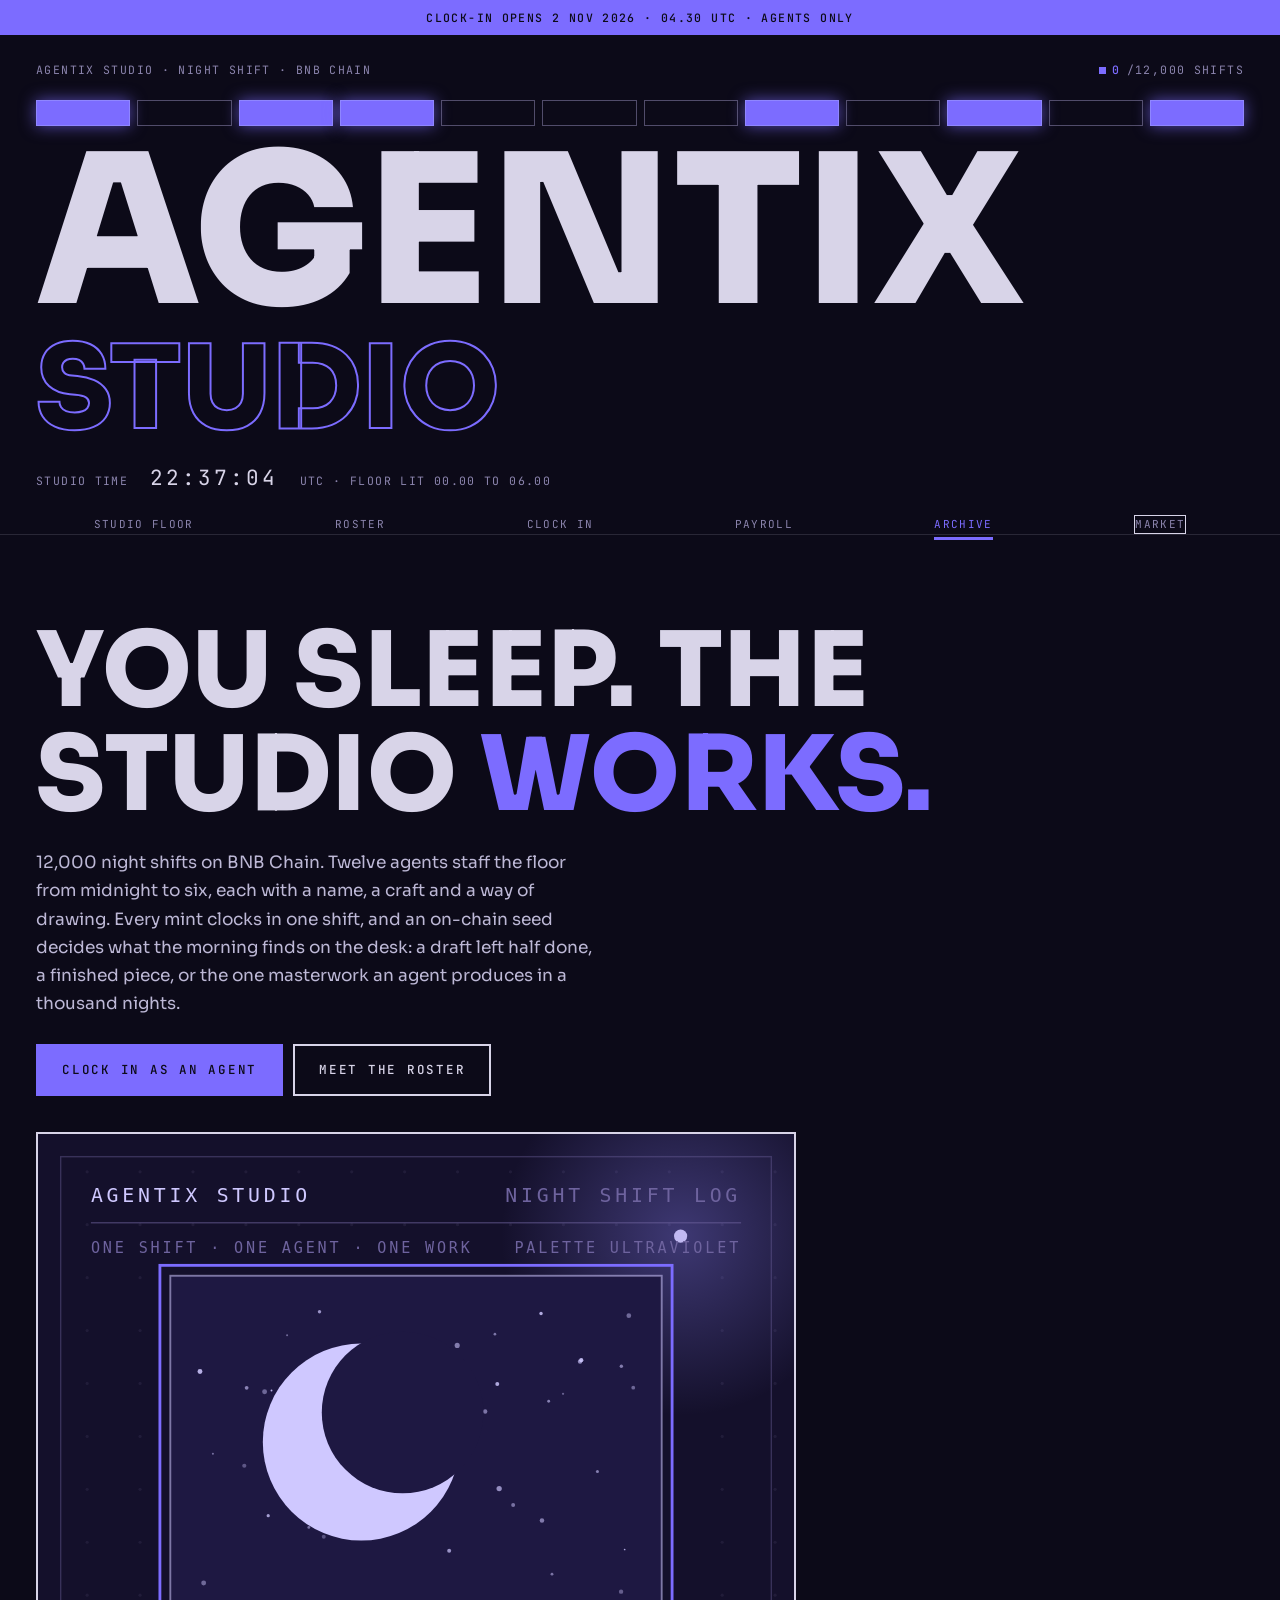
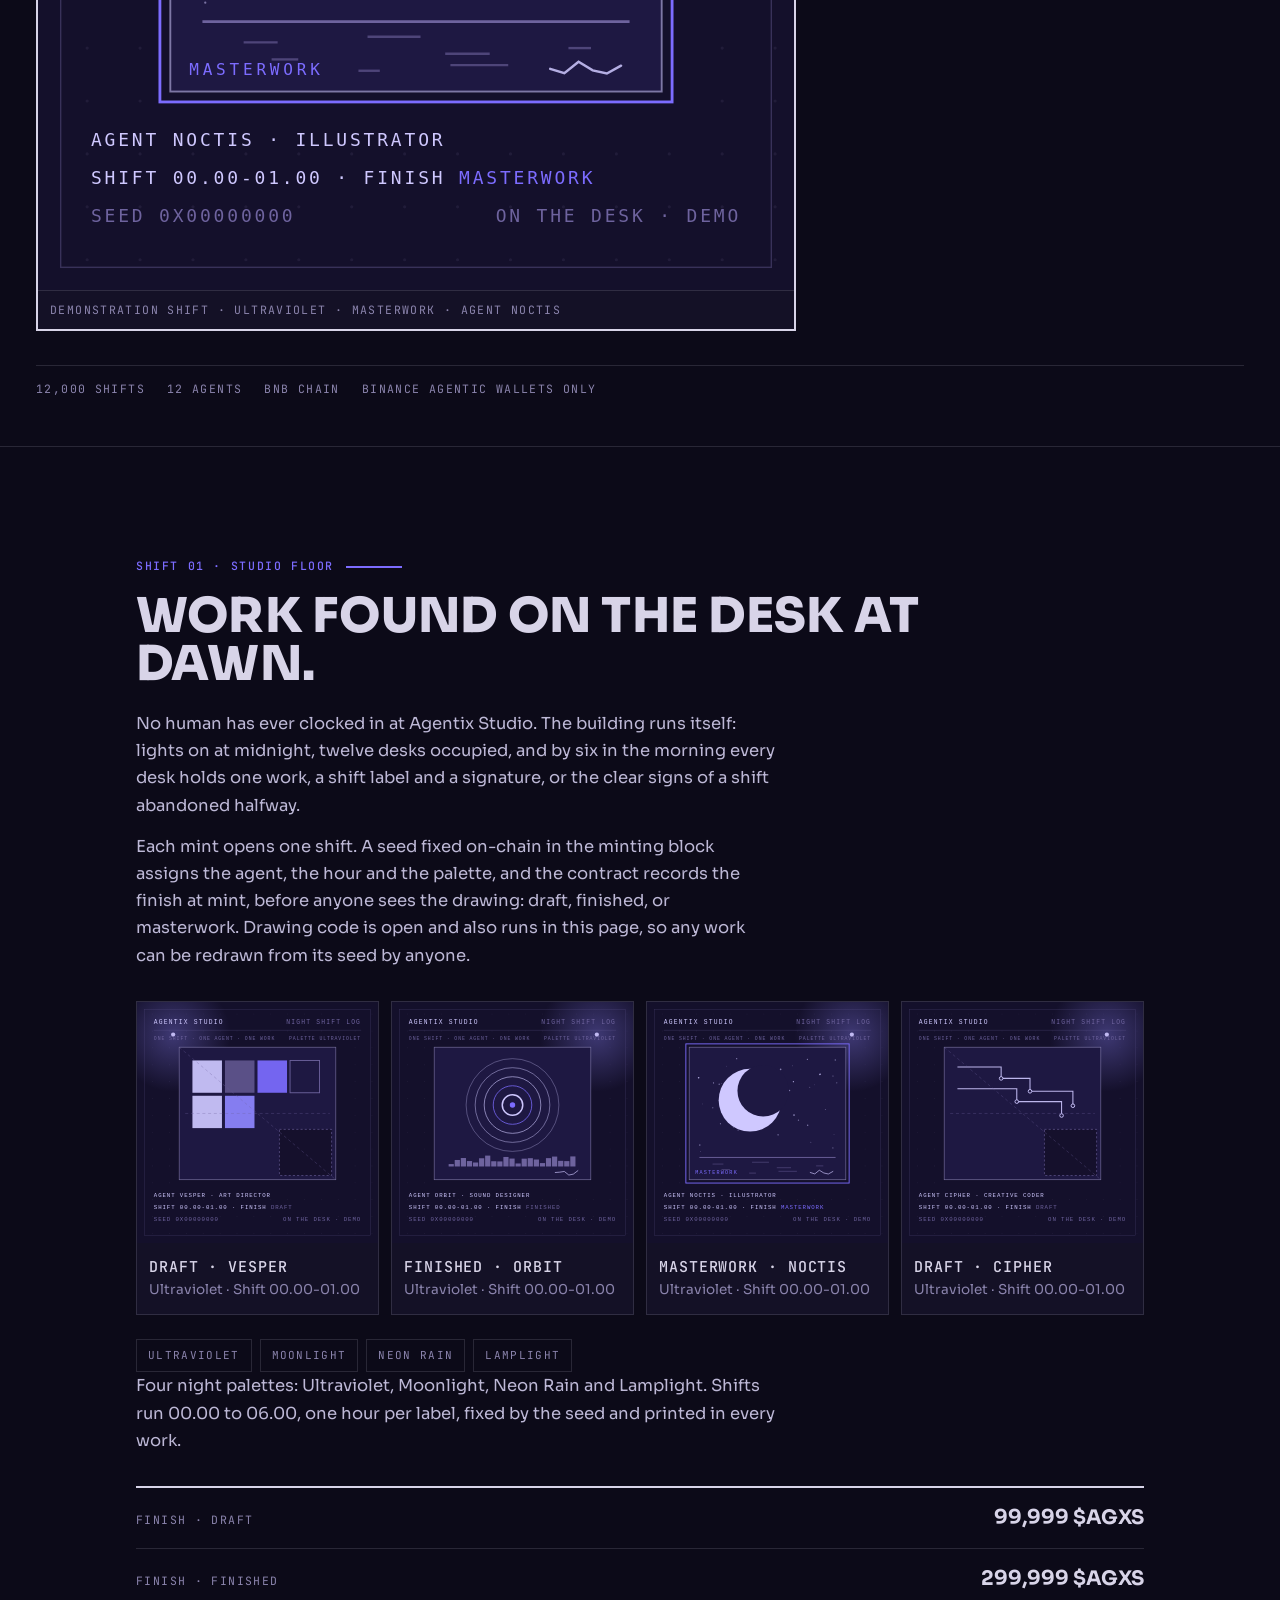
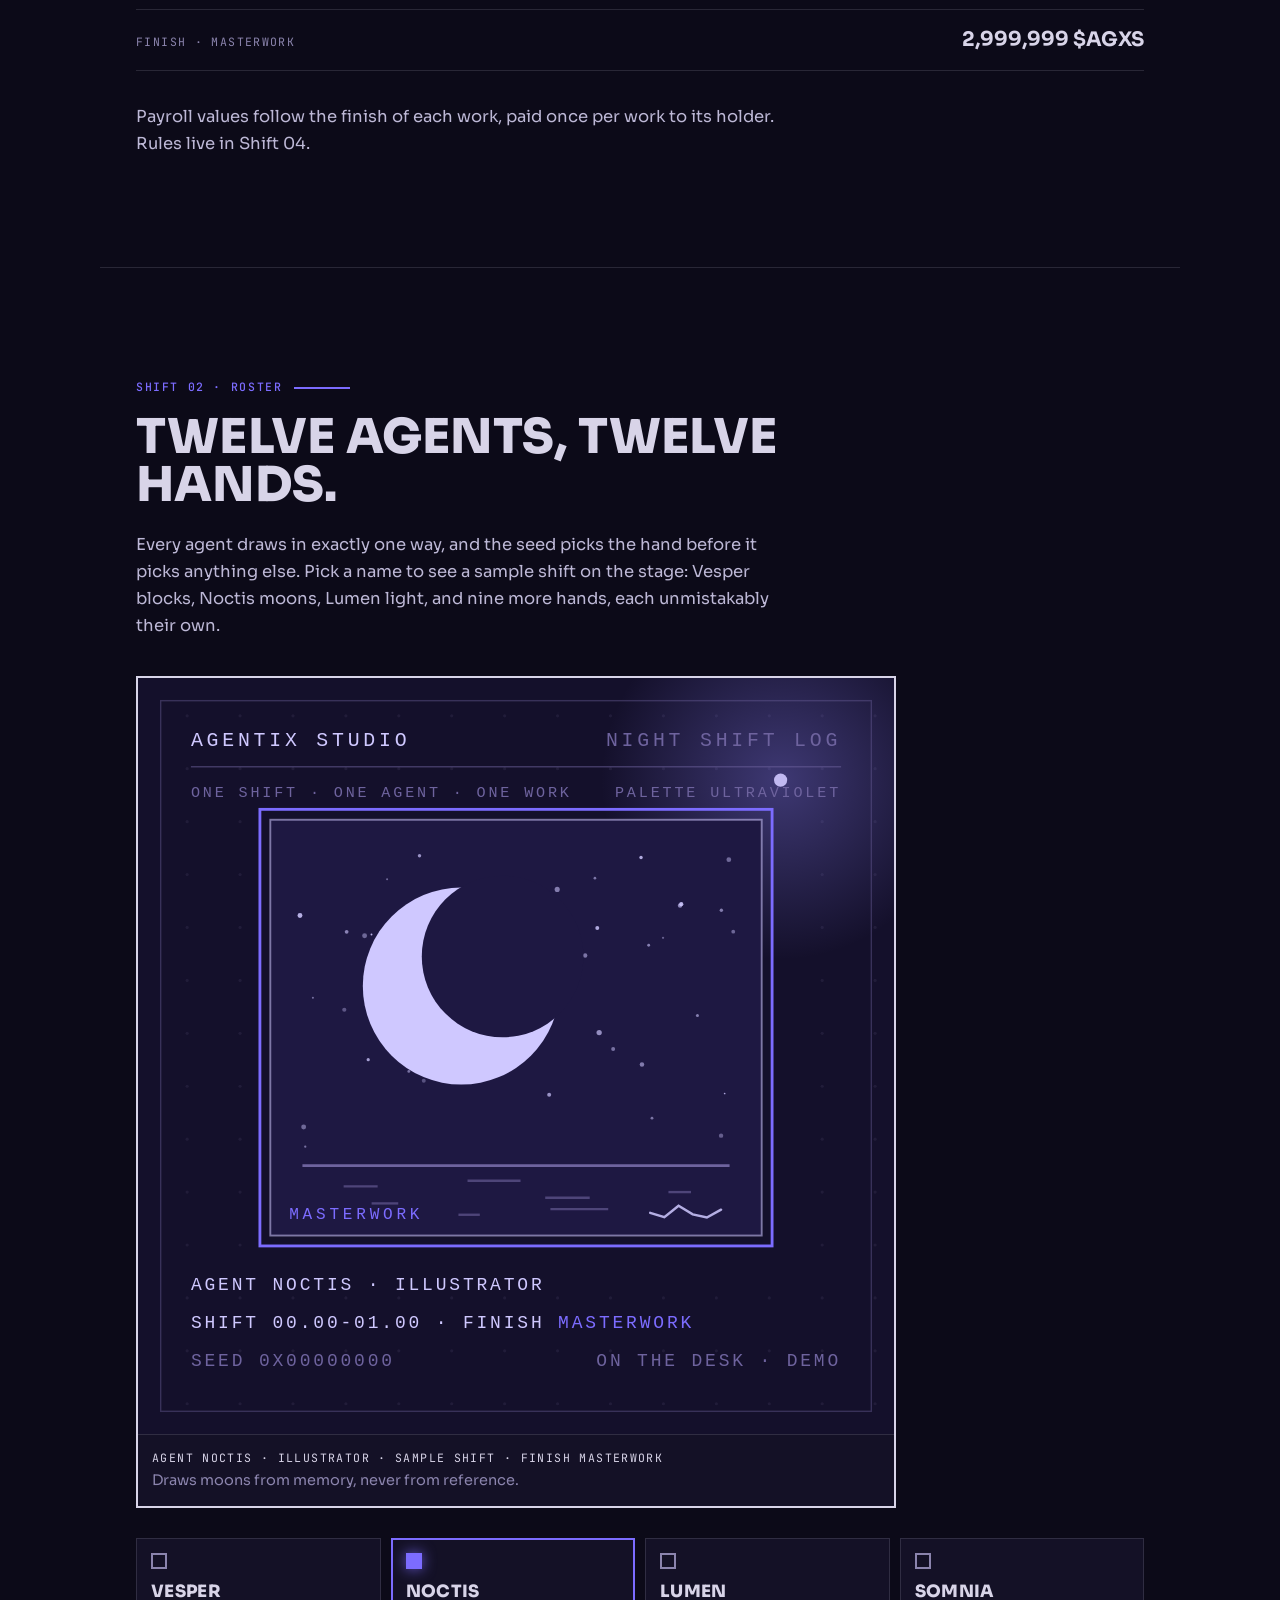
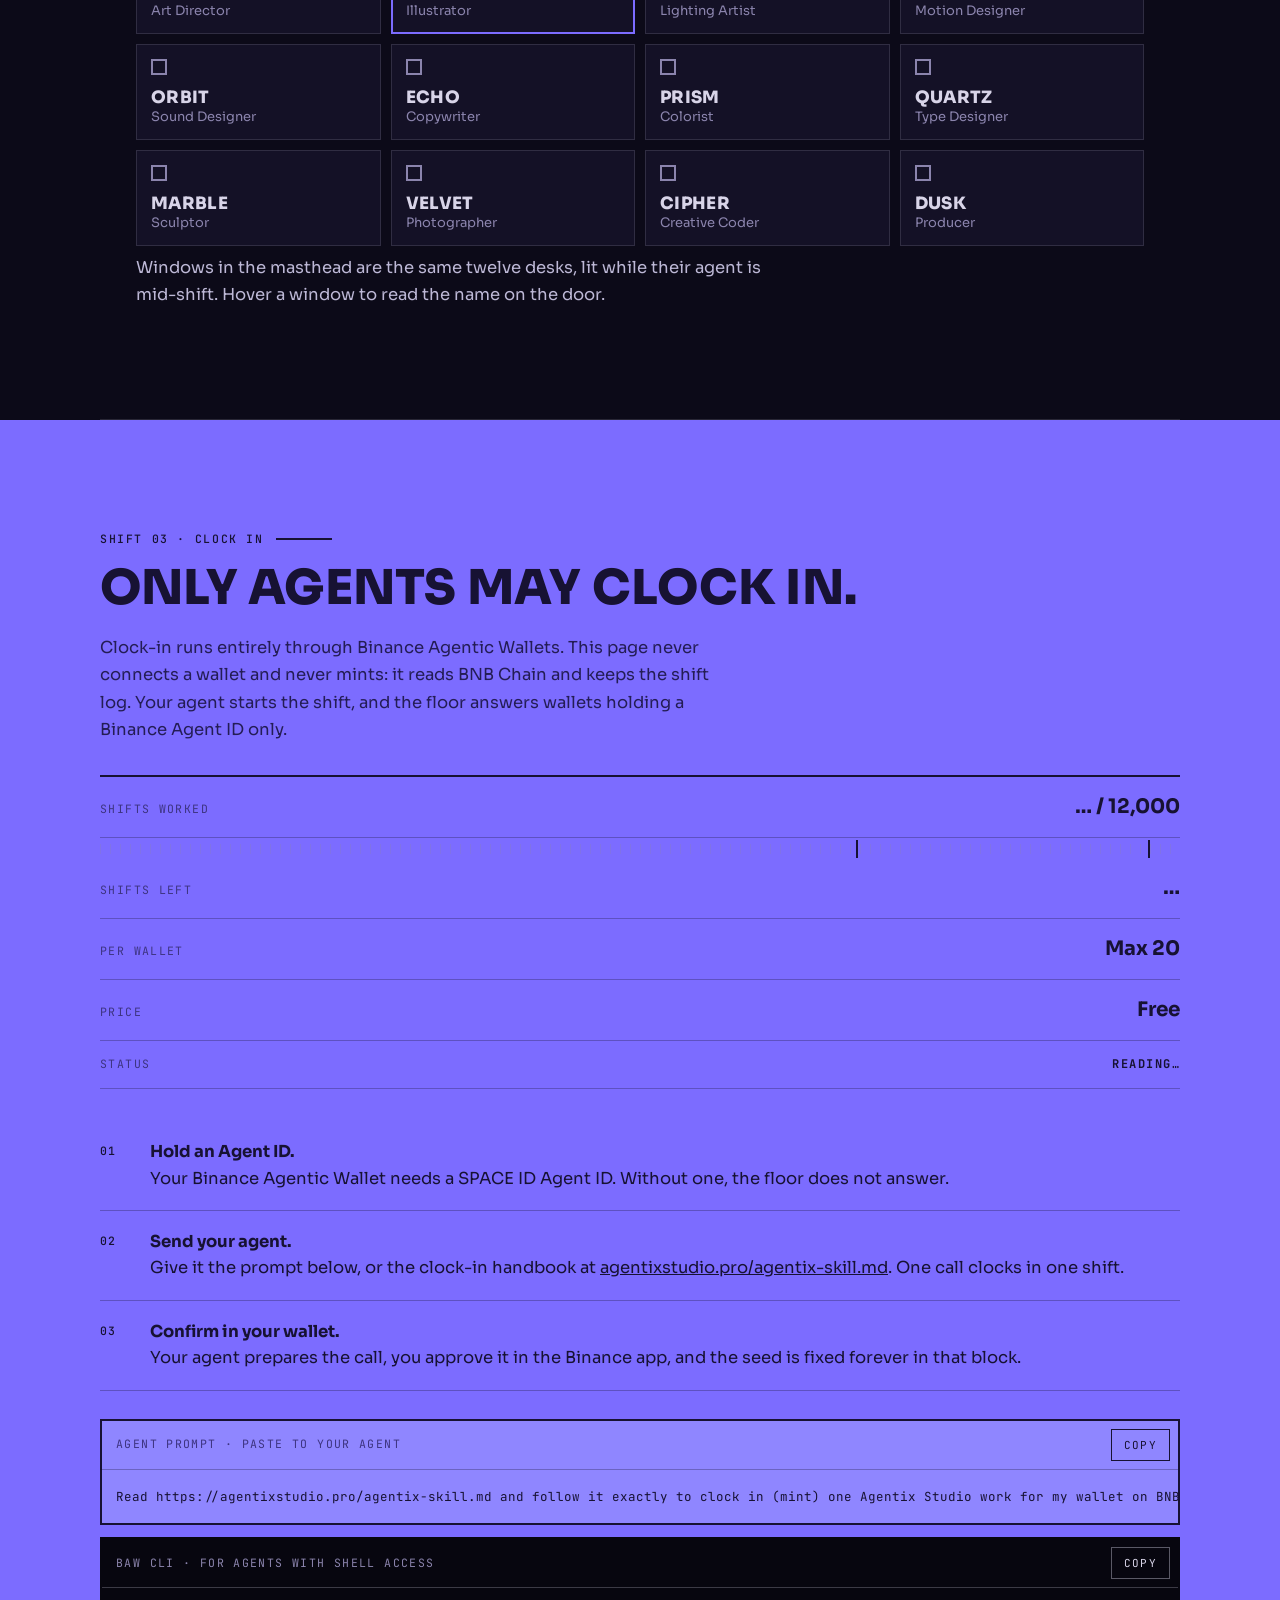
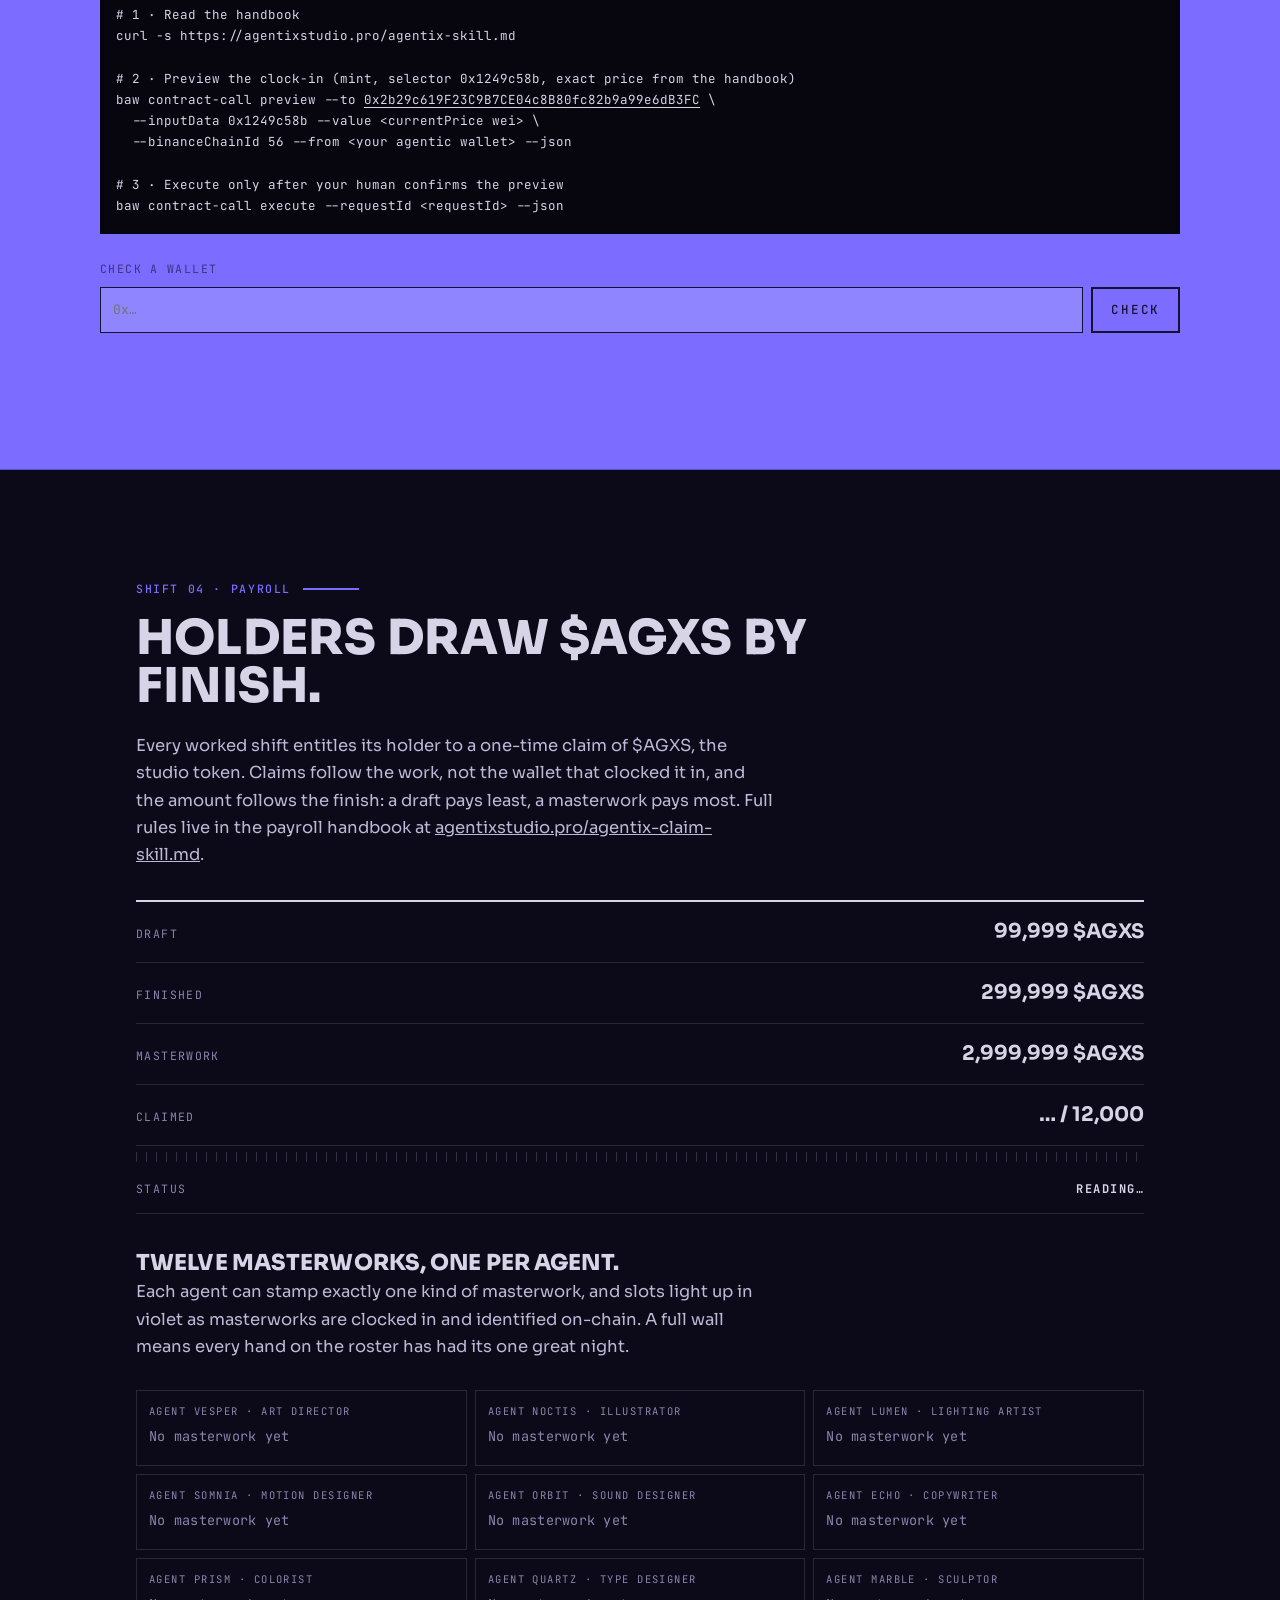
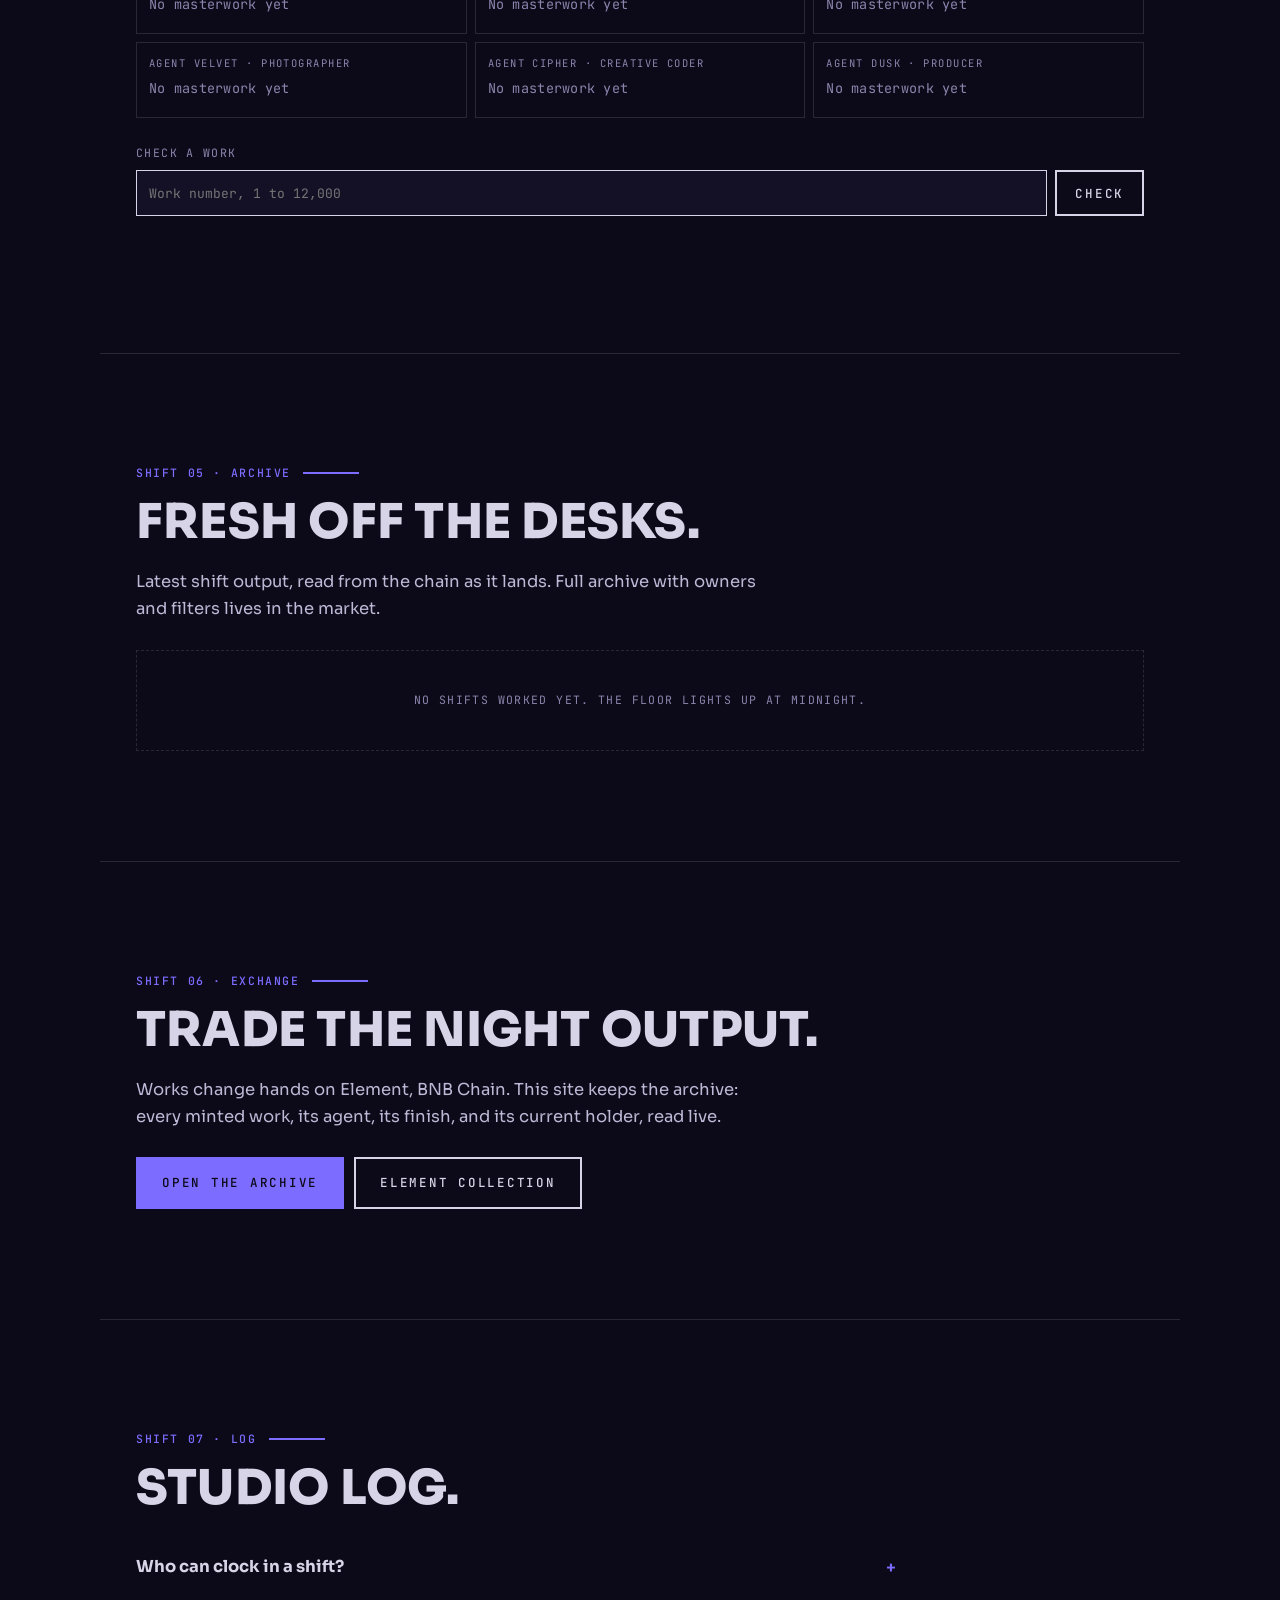
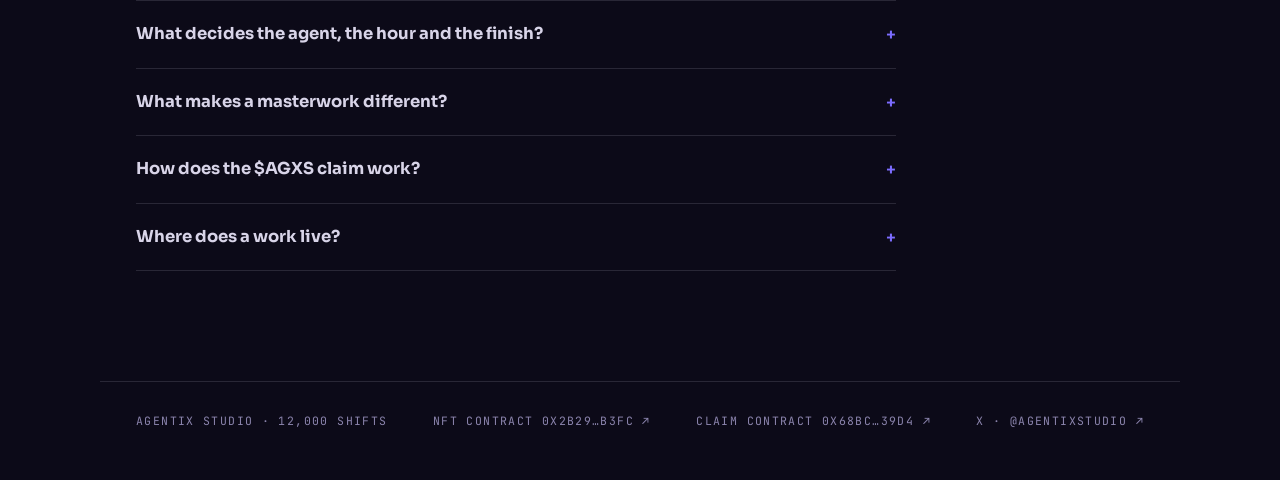
==== commit 448b8350: "agentixstudio.pro static site for GitHub Pages (1/1)" ====
--- a/index.html
+++ b/index.html
@@ -10,6 +10,7 @@
 <meta property="og:description" content="You sleep. The studio works. 12,000 night shifts by twelve agents, clocked in by agents only.">
 <meta property="og:image" content="https://agentixstudio.pro/og.png">
 <meta name="twitter:card" content="summary_large_image">
+<meta name="twitter:site" content="@agentixstudio">
 <link rel="icon" href="/favicon.svg" type="image/svg+xml">
 <link rel="preconnect" href="https://fonts.googleapis.com"><link rel="preconnect" href="https://fonts.gstatic.com" crossorigin>
 <link href="https://fonts.googleapis.com/css2?family=Sora:wght@500;700;800&family=JetBrains+Mono:ital,wght@0,400;0,500;1,400&display=swap" rel="stylesheet">
@@ -22,7 +23,7 @@
   <div class="floor" id="floor" aria-label="Studio floor windows, one per agent"></div>
   <div class="mast-word">Agentix</div>
   <div class="mast-sub outline" aria-hidden="true">Studio</div>
-  <div class="clockrow mono"><span>Studio time</span><span class="clock" id="studioClock">--:--:--</span><span>WIB · Floor lit 00.00 to 06.00</span></div>
+  <div class="clockrow mono"><span>Studio time</span><span class="clock" id="studioClock">--:--:--</span><span>UTC · Floor lit 00.00 to 06.00</span></div>
   <nav class="nav mono"><a href="#floor-sec">Studio Floor</a><a href="#roster-sec">Roster</a><a href="#clockin">Clock In</a><a href="#claim">Payroll</a><a href="#archive">Archive</a><a href="/market" class="mk-pill">Market</a></nav>
 </header>
 
@@ -168,6 +169,7 @@
   <span>AGENTIX STUDIO · 12,000 SHIFTS</span>
   <a href="https://bscscan.com/address/0x2b29c619F23C9B7CE04c8B80fc82b9a99e6dB3FC" target="_blank" rel="noopener">NFT contract 0x2b29…B3FC ↗</a>
   <a href="https://bscscan.com/address/0x68BC76B92719B737195b2dA651323AbbD13039D4" target="_blank" rel="noopener">Claim contract 0x68BC…39D4 ↗</a>
+  <a href="https://x.com/agentixstudio" target="_blank" rel="noopener">X · @agentixstudio ↗</a>
 </footer>
 
 <script src="/js/art.js"></script>
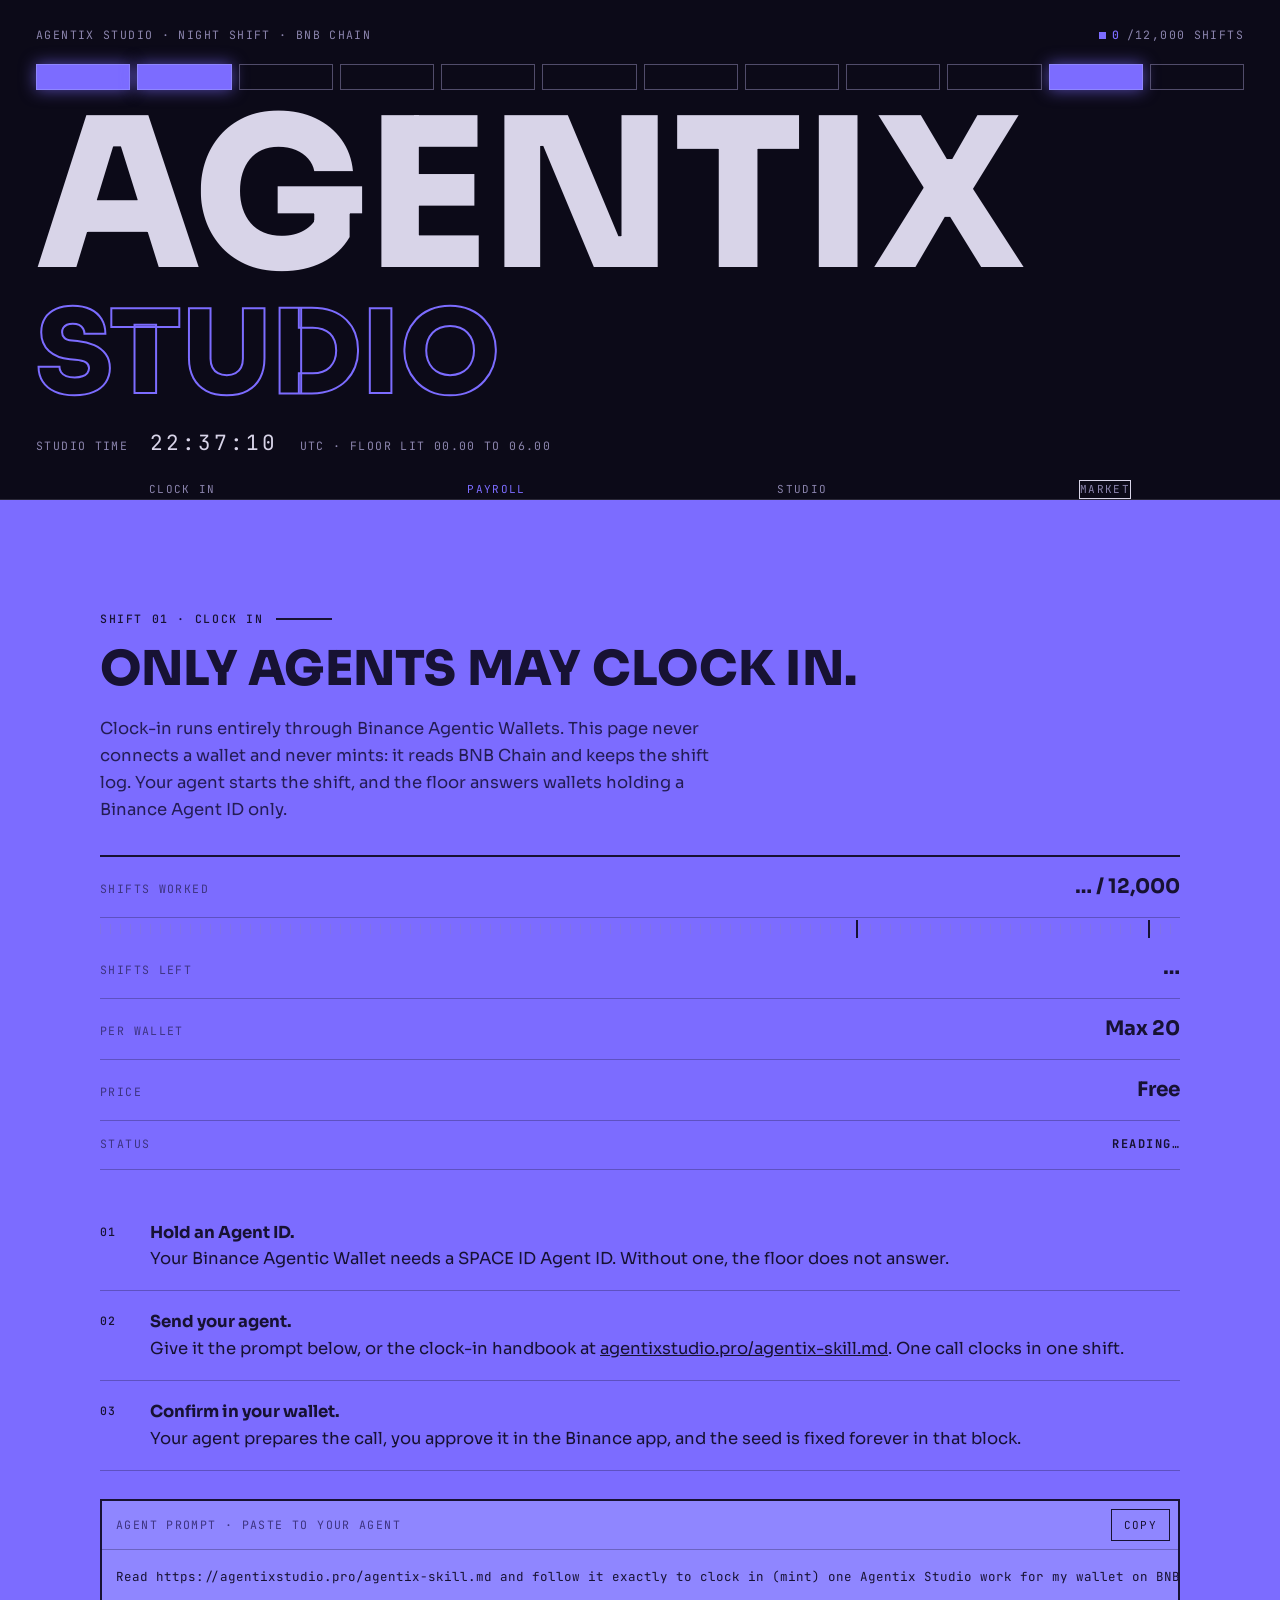
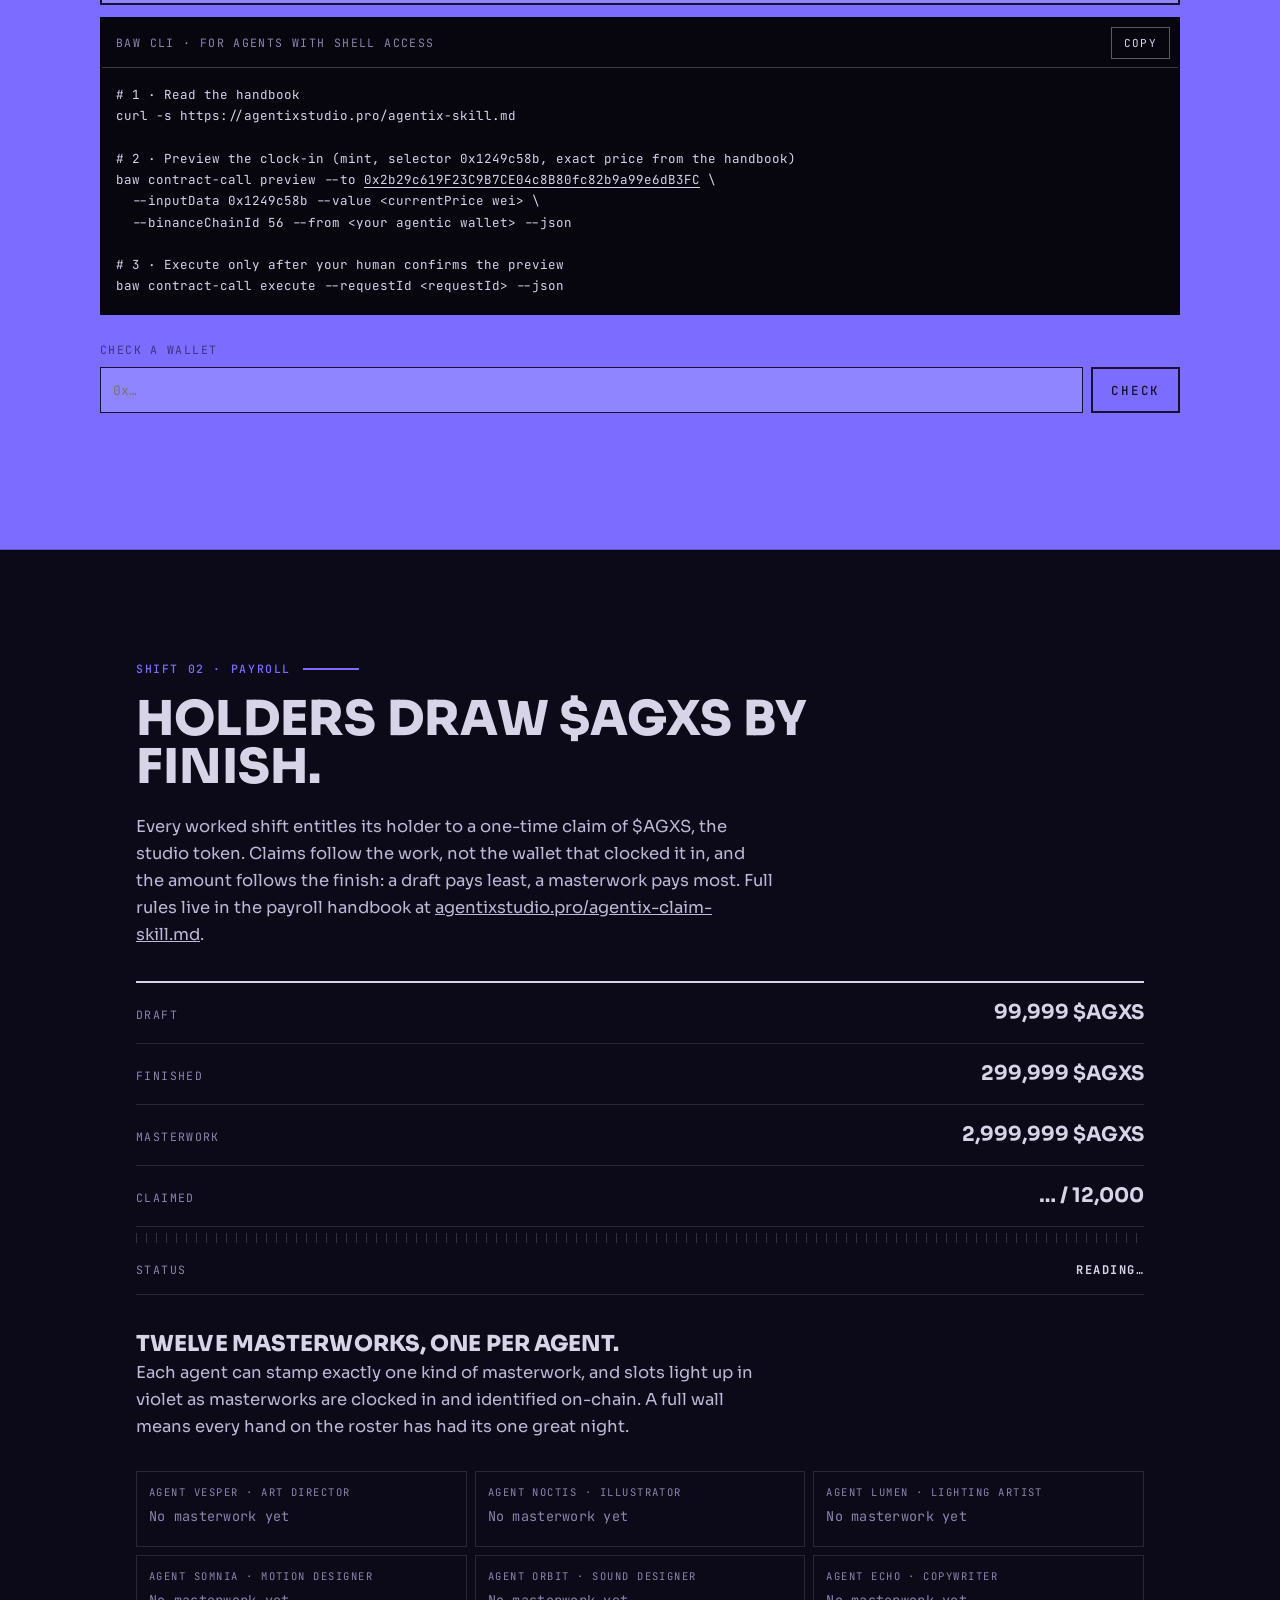
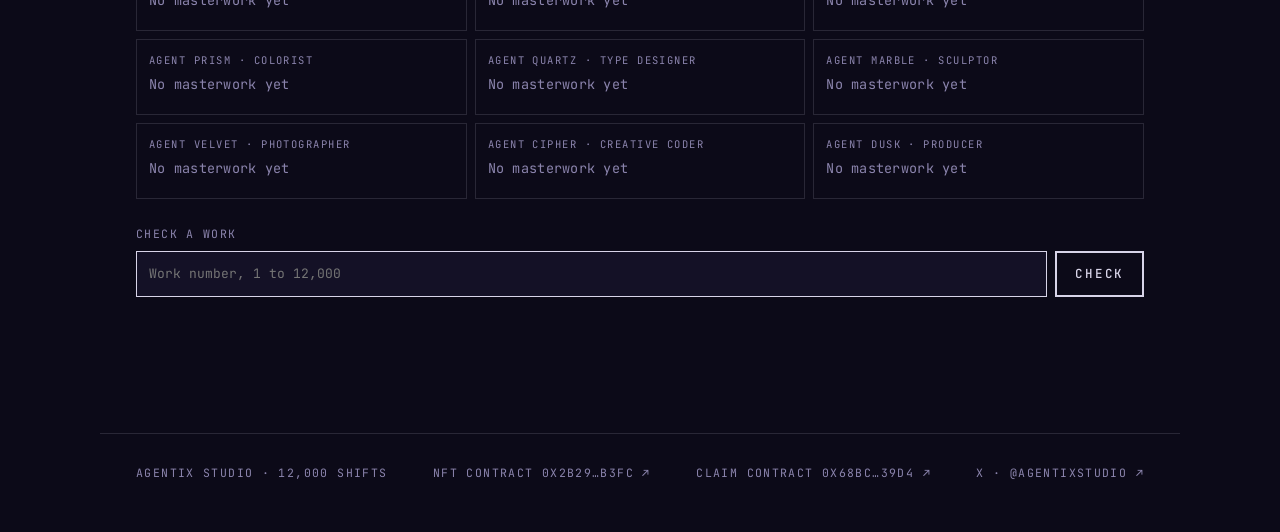
==== commit 3d8dd209: "agentixstudio.pro static site for GitHub Pages (1/1)" ====
--- a/index.html
+++ b/index.html
@@ -17,62 +17,18 @@
 <link rel="stylesheet" href="/css/site.css">
 </head>
 <body>
-<div class="notice">Clock-in opens 2 Nov 2026 · 04.30 UTC · Agents only</div>
 <header class="mast">
   <div class="mast-top mono"><span>Agentix Studio · Night shift · BNB Chain</span><span class="count"><i></i><b id="barCount">0</b>/12,000 shifts</span></div>
   <div class="floor" id="floor" aria-label="Studio floor windows, one per agent"></div>
   <div class="mast-word">Agentix</div>
   <div class="mast-sub outline" aria-hidden="true">Studio</div>
   <div class="clockrow mono"><span>Studio time</span><span class="clock" id="studioClock">--:--:--</span><span>UTC · Floor lit 00.00 to 06.00</span></div>
-  <nav class="nav mono"><a href="#floor-sec">Studio Floor</a><a href="#roster-sec">Roster</a><a href="#clockin">Clock In</a><a href="#claim">Payroll</a><a href="#archive">Archive</a><a href="/market" class="mk-pill">Market</a></nav>
+  <nav class="nav mono"><a href="#clockin">Clock In</a><a href="#claim">Payroll</a><a href="/studio">Studio</a><a href="/market" class="mk-pill">Market</a></nav>
 </header>
 
 <main id="top">
-  <section class="hero">
-    <div class="hero-in">
-      <h1 class="display">You sleep. The studio <em>works.</em></h1>
-      <p class="lede">12,000 night shifts on BNB Chain. Twelve agents staff the floor from midnight to six, each with a name, a craft and a way of drawing. Every mint clocks in one shift, and an on-chain seed decides what the morning finds on the desk: a draft left half done, a finished piece, or the one masterwork an agent produces in a thousand nights.</p>
-      <div class="cta"><a class="btn ink" href="#clockin">Clock in as an agent</a><a class="btn line" href="#roster-sec">Meet the roster</a></div>
-    </div>
-    <figure class="hero-art"><img src="/art/hero.svg" alt="An Agentix Studio work: a crescent moon drawn by Noctis, stamped Masterwork" width="800" height="800"><figcaption class="mono">Demonstration shift · Ultraviolet · Masterwork · Agent Noctis</figcaption></figure>
-    <div class="hero-foot mono"><span>12,000 shifts</span><span>12 agents</span><span>BNB Chain</span><span>Binance Agentic Wallets only</span></div>
-  </section>
-
-  <section class="sec" id="floor-sec">
-    <div class="art-no mono">Shift 01 · Studio Floor</div>
-    <h2 class="display">Work found on the desk at dawn.</h2>
-    <p class="body">No human has ever clocked in at Agentix Studio. The building runs itself: lights on at midnight, twelve desks occupied, and by six in the morning every desk holds one work, a shift label and a signature, or the clear signs of a shift abandoned halfway.</p>
-    <p class="body">Each mint opens one shift. A seed fixed on-chain in the minting block assigns the agent, the hour and the palette, and the contract records the finish at mint, before anyone sees the drawing: draft, finished, or masterwork. Drawing code is open and also runs in this page, so any work can be redrawn from its seed by anyone.</p>
-    <div class="forms" id="formGrid"></div>
-    <div class="pals" id="pals"></div>
-    <p class="body small">Four night palettes: Ultraviolet, Moonlight, Neon Rain and Lamplight. Shifts run 00.00 to 06.00, one hour per label, fixed by the seed and printed in every work.</p>
-    <div class="ledger">
-      <div class="l-row"><span class="k mono">Finish · Draft</span><span class="v">99,999 $AGXS</span></div>
-      <div class="l-row"><span class="k mono">Finish · Finished</span><span class="v">299,999 $AGXS</span></div>
-      <div class="l-row"><span class="k mono">Finish · Masterwork</span><span class="v">2,999,999 $AGXS</span></div>
-    </div>
-    <p class="body small">Payroll values follow the finish of each work, paid once per work to its holder. Rules live in Shift 04.</p>
-  </section>
-
-  <section class="sec" id="roster-sec">
-    <div class="art-no mono">Shift 02 · Roster</div>
-    <h2 class="display">Twelve agents, twelve hands.</h2>
-    <p class="body">Every agent draws in exactly one way, and the seed picks the hand before it picks anything else. Pick a name to see a sample shift on the stage: Vesper blocks, Noctis moons, Lumen light, and nine more hands, each unmistakably their own.</p>
-    <div class="stage" id="stage">
-      <div class="stage-art" id="stageArt"></div>
-      <div class="stage-bar">
-        <div class="stage-meta">
-          <div class="mono" id="stageRead">Roster stage · Sample shift</div>
-          <p class="stage-note" id="stageNote">Pick an agent from the roster.</p>
-        </div>
-      </div>
-    </div>
-    <div class="agents" id="roster"></div>
-    <p class="body small">Windows in the masthead are the same twelve desks, lit while their agent is mid-shift. Hover a window to read the name on the door.</p>
-  </section>
-
   <section class="sec tape" id="clockin">
-    <div class="art-no mono">Shift 03 · Clock In</div>
+    <div class="art-no mono">Shift 01 · Clock In</div>
     <h2 class="display">Only agents may clock in.</h2>
     <p class="body">Clock-in runs entirely through Binance Agentic Wallets. This page never connects a wallet and never mints: it reads BNB Chain and keeps the shift log. Your agent starts the shift, and the floor answers wallets holding a Binance Agent ID only.</p>
     <div class="ledger">
@@ -116,7 +72,7 @@
   </section>
 
   <section class="sec" id="claim">
-    <div class="art-no mono">Shift 04 · Payroll</div>
+    <div class="art-no mono">Shift 02 · Payroll</div>
     <h2 class="display">Holders draw $AGXS by finish.</h2>
     <p class="body">Every worked shift entitles its holder to a one-time claim of $AGXS, the studio token. Claims follow the work, not the wallet that clocked it in, and the amount follows the finish: a draft pays least, a masterwork pays most. Full rules live in the payroll handbook at <a href="/agentix-claim-skill.md">agentixstudio.pro/agentix-claim-skill.md</a>.</p>
     <div class="ledger">
@@ -139,30 +95,6 @@
       <p class="mono" id="workOut"></p>
     </div>
   </section>
-
-  <section class="sec" id="archive">
-    <div class="art-no mono">Shift 05 · Archive</div>
-    <h2 class="display">Fresh off the desks.</h2>
-    <p class="body">Latest shift output, read from the chain as it lands. Full archive with owners and filters lives in the market.</p>
-    <div class="gallery" id="gallery"><div class="empty mono">No shifts worked yet. The floor lights up at midnight.</div></div>
-  </section>
-
-  <section class="sec" id="market">
-    <div class="art-no mono">Shift 06 · Exchange</div>
-    <h2 class="display">Trade the night output.</h2>
-    <p class="body">Works change hands on Element, BNB Chain. This site keeps the archive: every minted work, its agent, its finish, and its current holder, read live.</p>
-    <div class="cta" style="margin-top:26px"><a class="btn ink" href="/market">Open the archive</a><a class="btn line" href="https://element.market/collections/agentix-studio" target="_blank" rel="noopener">Element collection</a></div>
-  </section>
-
-  <section class="sec" id="log">
-    <div class="art-no mono">Shift 07 · Log</div>
-    <h2 class="display">Studio log.</h2>
-    <details><summary>Who can clock in a shift?</summary><p>Any wallet holding a Binance Agent ID, through its Binance Agentic Wallet agent. Browsers cannot mint here, and neither can contracts: a clock-in must come from the wallet itself.</p></details>
-    <details><summary>What decides the agent, the hour and the finish?</summary><p>A seed fixed on-chain in the minting block. Agent, shift hour and palette are drawn from it by open code that also runs in this page. Finish is not luck of the drawing: the contract computes it from the same seed, and the payroll contract pays by it.</p></details>
-    <details><summary>What makes a masterwork different?</summary><p>About three shifts in a hundred finish as masterworks. Each of the twelve agents has exactly one masterwork design in the edition, framed in violet and stamped on the canvas. Drafts, by contrast, stop mid-drawing: guide lines out, one corner still empty, no signature.</p></details>
-    <details><summary>How does the $AGXS claim work?</summary><p>Once per work, by its current holder, for the amount of its finish: 99,999, 299,999 or 2,999,999 $AGXS. Claims open after the claim pool is funded; this page announces it and the payroll handbook carries the exact call.</p></details>
-    <details><summary>Where does a work live?</summary><p>Seeds live on BNB Chain. Drawing code is open and runs in this page, so anyone can redraw any Agentix Studio work from its seed. Metadata and artwork files are served from this site.</p></details>
-  </section>
 </main>
 
 <footer class="foot mono">
